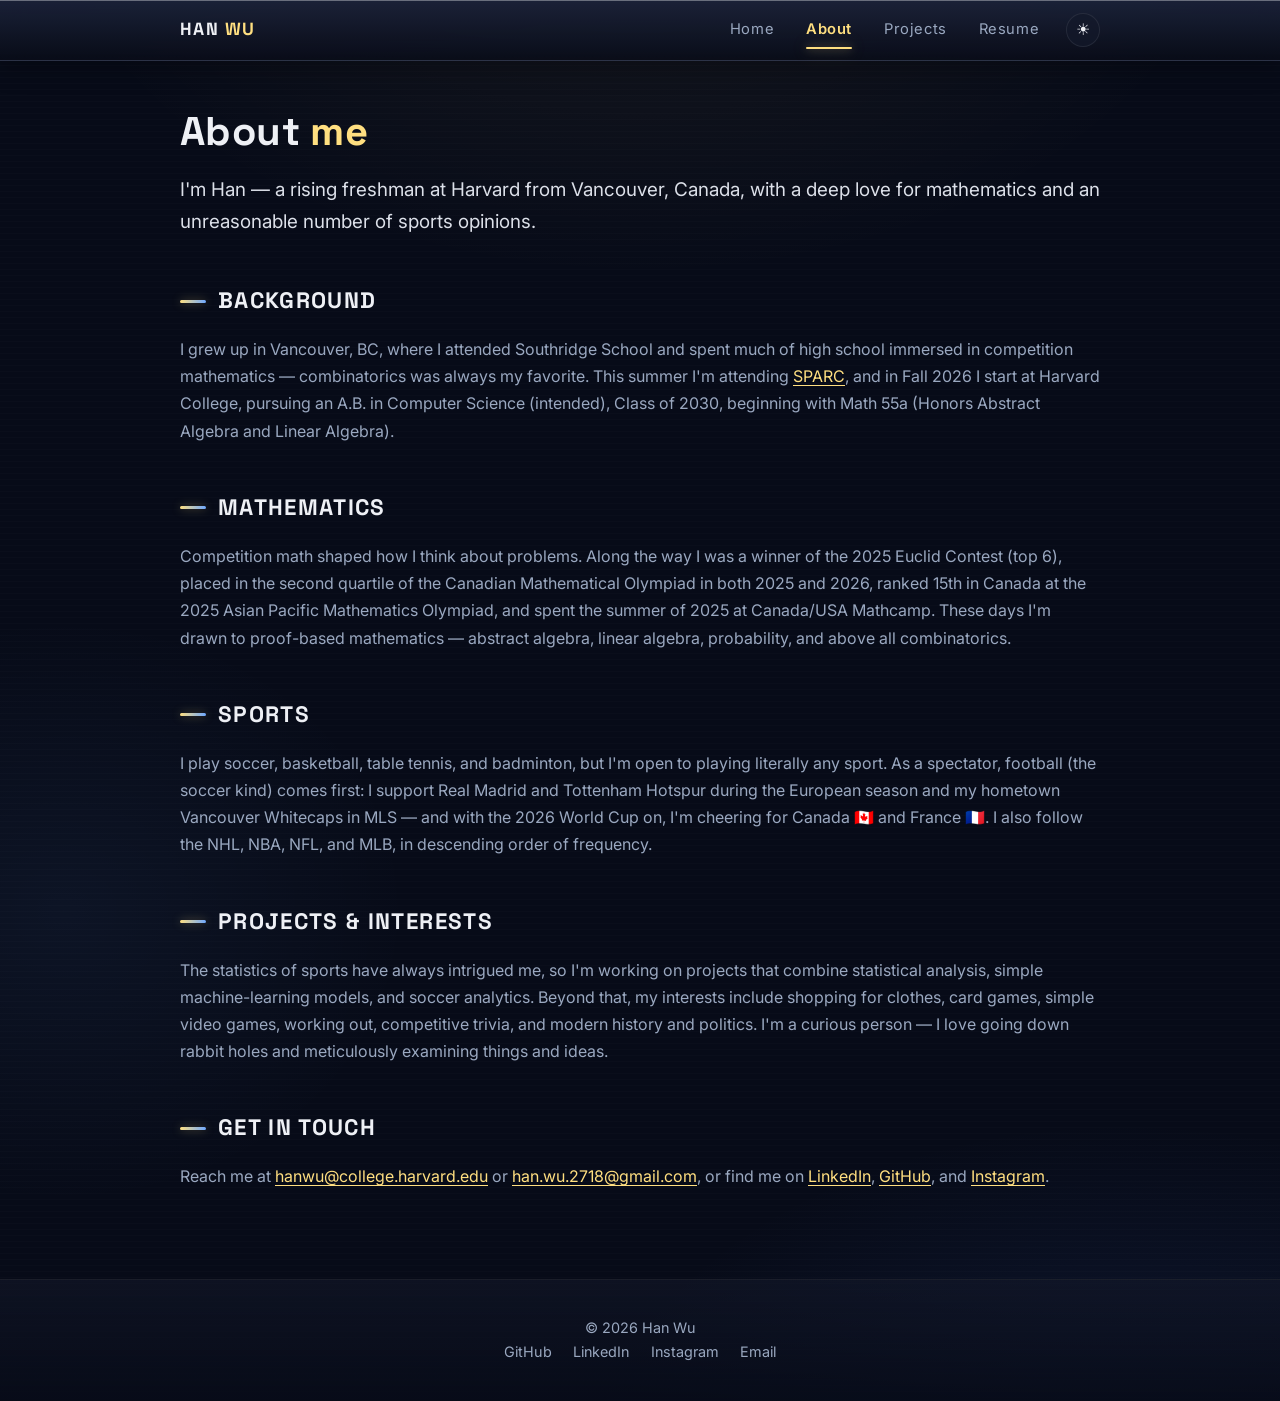
==== about.html @ 1246c722 "Theme toggle + Champions League navy/blue palette; silver-blue light mode Co-Authored-By: Claude Fab" ====
<!DOCTYPE html>
<html lang="en">
<head>
  <meta charset="UTF-8" />
  <meta name="viewport" content="width=device-width, initial-scale=1.0" />
  <title>About — Han Wu</title>
  <meta name="description" content="About Han Wu — Computer Science student at Harvard College." />
  <link rel="preconnect" href="https://fonts.googleapis.com" />
  <link rel="preconnect" href="https://fonts.gstatic.com" crossorigin />
  <link href="https://fonts.googleapis.com/css2?family=Space+Grotesk:wght@400;500;600;700&family=Inter:wght@400;500;600&display=swap" rel="stylesheet" />
  <script>document.documentElement.dataset.theme = localStorage.getItem("theme") || "dark";</script>
  <link rel="stylesheet" href="css/style.css?v=4" />
</head>
<body>
  <main>
    <h1>About <span class="accent">me</span></h1>
    <p class="lead">
      I'm Han — a rising freshman at Harvard from Vancouver, Canada, with a
      deep love for mathematics and an unreasonable number of sports opinions.
    </p>

    <h2>Background</h2>
    <p>
      I grew up in Vancouver, BC, where I attended Southridge School and spent
      much of high school immersed in competition mathematics — combinatorics
      was always my favorite. This summer I'm attending
      <a href="https://www.sparc.camp/">SPARC</a>, and in Fall 2026 I start at
      Harvard College, pursuing an A.B. in Computer Science (intended), Class
      of 2030, beginning with Math 55a (Honors Abstract Algebra and Linear
      Algebra).
    </p>

    <h2>Mathematics</h2>
    <p>
      Competition math shaped how I think about problems. Along the way I was
      a winner of the 2025 Euclid Contest (top 6), placed in the second
      quartile of the Canadian Mathematical Olympiad in both 2025 and 2026,
      ranked 15th in Canada at the 2025 Asian Pacific Mathematics Olympiad,
      and spent the summer of 2025 at Canada/USA Mathcamp. These days I'm
      drawn to proof-based mathematics — abstract algebra, linear algebra,
      probability, and above all combinatorics.
    </p>

    <h2>Sports</h2>
    <p>
      I play soccer, basketball, table tennis, and badminton, but I'm open to
      playing literally any sport. As a spectator, football (the soccer kind)
      comes first: I support Real Madrid and Tottenham Hotspur during the
      European season and my hometown Vancouver Whitecaps in MLS — and with
      the 2026 World Cup on, I'm cheering for Canada 🇨🇦 and France 🇫🇷. I
      also follow the NHL, NBA, NFL, and MLB, in descending order of
      frequency.
    </p>

    <h2>Projects &amp; interests</h2>
    <p>
      The statistics of sports have always intrigued me, so I'm working on
      projects that combine statistical analysis, simple machine-learning
      models, and soccer analytics. Beyond that, my interests include shopping
      for clothes, card games, simple video games, working out, competitive
      trivia, and modern history and politics. I'm a curious person — I love
      going down rabbit holes and meticulously examining things and ideas.
    </p>

    <h2>Get in touch</h2>
    <p>
      Reach me at <a href="mailto:hanwu@college.harvard.edu">hanwu@college.harvard.edu</a>
      or <a href="mailto:han.wu.2718@gmail.com">han.wu.2718@gmail.com</a>, or find me on
      <a href="https://www.linkedin.com/in/han-wu-a6507227a/">LinkedIn</a>,
      <a href="https://github.com/hanw1434">GitHub</a>, and
      <a href="https://www.instagram.com/hanw1434">Instagram</a>.
    </p>
  </main>

  <footer>
    <div>© 2026 Han Wu</div>
    <div>
      <a href="https://github.com/hanw1434">GitHub</a>
      <a href="https://www.linkedin.com/in/han-wu-a6507227a/">LinkedIn</a>
      <a href="https://www.instagram.com/hanw1434">Instagram</a>
      <a href="mailto:han.wu.2718@gmail.com">Email</a>
    </div>
  </footer>

  <script src="js/nav.js?v=2"></script>
</body>
</html>
---- css/style.css ----
/* ============================================
   Personal site — "Bernabéu × Champions League" theme
   Dark: midnight navy, brushed steel, LED gold + electric blue.
   Light: shiny silver-blue metallic.
   Toggled via data-theme on <html>; default dark.
   ============================================ */

:root {
  /* ----- dark (default) ----- */
  --bg: #070b18;
  --card: rgba(20, 26, 44, 0.72);
  --text: #eef0f5;
  --text-muted: #9aa8c0;
  --accent: #ffdf80;                          /* Real Madrid gold */
  --accent-glow: rgba(255, 223, 128, 0.35);
  --accent2: #6ea8ff;                         /* UCL electric blue */
  --accent2-glow: rgba(110, 168, 255, 0.35);
  --border: rgba(255, 255, 255, 0.08);
  --timeline: rgba(255, 255, 255, 0.14);
  --sheen: rgba(255, 255, 255, 0.35);
  --hover-shadow: 0 12px 32px rgba(0, 0, 0, 0.5);
  --max-width: 960px;
  --font-display: "Space Grotesk", "Segoe UI", system-ui, sans-serif;
  --font-body: "Inter", "Segoe UI", system-ui, sans-serif;

  --page-bg:
    radial-gradient(ellipse 80% 50% at 50% -10%, rgba(255, 223, 128, 0.07), transparent 60%),
    radial-gradient(ellipse 70% 45% at 88% 108%, rgba(64, 110, 220, 0.14), transparent 62%),
    radial-gradient(ellipse 45% 35% at 5% 65%, rgba(110, 168, 255, 0.06), transparent 60%),
    repeating-linear-gradient(180deg,
      transparent 0px, transparent 5px,
      rgba(255, 255, 255, 0.012) 5px, rgba(255, 255, 255, 0.012) 6px);
  --nav-bg: linear-gradient(180deg, rgba(28, 35, 58, 0.92), rgba(9, 12, 24, 0.88));
  --footer-bg: linear-gradient(180deg, rgba(18, 23, 40, 0.6), rgba(7, 11, 24, 0.9));
  --hero-grad: linear-gradient(100deg, #f3f5f9 10%, #a9c2ee 45%, var(--accent) 88%);
  --hero-orb: rgba(255, 223, 128, 0.12);
  --hero-orb2: rgba(110, 168, 255, 0.10);
}

html[data-theme="light"] {
  /* ----- shiny silver-blue light mode ----- */
  --bg: #eef1f7;
  --card: rgba(255, 255, 255, 0.78);
  --text: #101a30;
  --text-muted: #4b5872;
  --accent: #a3800a;                          /* readable gold on silver */
  --accent-glow: rgba(163, 128, 10, 0.30);
  --accent2: #2563eb;
  --accent2-glow: rgba(37, 99, 235, 0.30);
  --border: rgba(16, 26, 48, 0.12);
  --timeline: rgba(16, 26, 48, 0.15);
  --sheen: rgba(255, 255, 255, 0.9);
  --hover-shadow: 0 12px 32px rgba(16, 26, 48, 0.16);

  --page-bg:
    radial-gradient(ellipse 80% 50% at 50% -10%, rgba(37, 99, 235, 0.10), transparent 60%),
    radial-gradient(ellipse 70% 45% at 88% 108%, rgba(120, 145, 190, 0.18), transparent 62%),
    radial-gradient(ellipse 45% 35% at 5% 65%, rgba(255, 223, 128, 0.14), transparent 60%),
    repeating-linear-gradient(180deg,
      transparent 0px, transparent 5px,
      rgba(16, 26, 48, 0.015) 5px, rgba(16, 26, 48, 0.015) 6px);
  --nav-bg: linear-gradient(180deg, rgba(255, 255, 255, 0.92), rgba(228, 234, 244, 0.85));
  --footer-bg: linear-gradient(180deg, rgba(240, 243, 249, 0.7), rgba(220, 227, 240, 0.95));
  --hero-grad: linear-gradient(100deg, #101a30 10%, #2563eb 50%, #a3800a 90%);
  --hero-orb: rgba(37, 99, 235, 0.10);
  --hero-orb2: rgba(255, 223, 128, 0.18);
}

* { box-sizing: border-box; }

html { scroll-behavior: smooth; }

body {
  margin: 0;
  font-family: var(--font-body);
  background-color: var(--bg);
  color: var(--text);
  line-height: 1.7;
  background-image: var(--page-bg);
}

/* ---------- Top navigation bar ---------- */

.site-nav {
  position: sticky;
  top: 0;
  z-index: 100;
  background: var(--nav-bg);
  backdrop-filter: blur(14px);
  -webkit-backdrop-filter: blur(14px);
  border-bottom: 1px solid var(--border);
  box-shadow:
    inset 0 1px 0 var(--sheen),
    0 8px 24px rgba(0, 0, 0, 0.25);
}

.site-nav .nav-inner {
  max-width: var(--max-width);
  margin: 0 auto;
  padding: 0 1.25rem;
  display: flex;
  align-items: center;
  justify-content: space-between;
  height: 3.75rem;
}

.site-nav .nav-right {
  display: flex;
  align-items: center;
  gap: 0.4rem;
}

.site-nav .brand {
  font-family: var(--font-display);
  font-weight: 700;
  font-size: 1.1rem;
  color: var(--text);
  text-decoration: none;
  letter-spacing: 0.08em;
  text-transform: uppercase;
}

.site-nav .brand span { color: var(--accent); }

.site-nav ul {
  list-style: none;
  display: flex;
  gap: 0.2rem;
  margin: 0;
  padding: 0;
}

.site-nav a.nav-link {
  position: relative;
  display: block;
  padding: 0.5rem 0.9rem;
  border-radius: 8px;
  color: var(--text-muted);
  text-decoration: none;
  font-size: 0.92rem;
  letter-spacing: 0.04em;
  transition: color 0.15s, background 0.15s;
}

.site-nav a.nav-link:hover {
  color: var(--text);
  background: color-mix(in srgb, var(--accent2) 12%, transparent);
}

/* LED strip under the active tab */
.site-nav a.nav-link.active {
  color: var(--accent);
  font-weight: 600;
}

.site-nav a.nav-link.active::after {
  content: "";
  position: absolute;
  left: 0.9rem;
  right: 0.9rem;
  bottom: 2px;
  height: 2px;
  border-radius: 2px;
  background: var(--accent);
  box-shadow: 0 0 8px var(--accent-glow), 0 0 18px var(--accent-glow);
}

/* ---------- Theme toggle ---------- */

.theme-toggle {
  width: 2.15rem;
  height: 2.15rem;
  margin-left: 0.35rem;
  border-radius: 999px;
  border: 1px solid var(--border);
  background: var(--card);
  color: var(--text);
  font-size: 1rem;
  line-height: 1;
  cursor: pointer;
  display: flex;
  align-items: center;
  justify-content: center;
  transition: border-color 0.2s, box-shadow 0.2s, transform 0.12s;
}

.theme-toggle:hover {
  border-color: var(--accent2);
  box-shadow: 0 0 14px var(--accent2-glow);
  transform: translateY(-1px);
}

/* ---------- Layout ---------- */

main {
  max-width: var(--max-width);
  margin: 0 auto;
  padding: 3rem 1.25rem 4.5rem;
}

h1, h2, h3 { font-family: var(--font-display); }

h1 { font-size: 2.5rem; margin: 0 0 0.5rem; line-height: 1.15; letter-spacing: 0.01em; }

h2 {
  font-size: 1.4rem;
  margin: 2.75rem 0 1rem;
  letter-spacing: 0.06em;
  text-transform: uppercase;
  display: flex;
  align-items: center;
  gap: 0.75rem;
}

/* LED tick before each section heading — gold-to-blue strip */
h2::before {
  content: "";
  width: 26px;
  height: 3px;
  border-radius: 2px;
  background: linear-gradient(90deg, var(--accent), var(--accent2));
  box-shadow: 0 0 10px var(--accent-glow);
  flex: none;
}

h3 { font-size: 1.12rem; margin: 1.5rem 0 0.5rem; }

p { color: var(--text-muted); }
p.lead { font-size: 1.18rem; color: color-mix(in srgb, var(--text) 78%, var(--text-muted)); }

a { color: var(--accent); text-decoration-thickness: 1px; text-underline-offset: 3px; }

.accent { color: var(--accent); }

/* ---------- Hero (home page) ---------- */

.hero {
  position: relative;
  padding: 5rem 0 3rem;
}

/* Gold floodlight, drifting */
.hero::before {
  content: "";
  position: absolute;
  top: -20%;
  left: -15%;
  width: 55%;
  height: 120%;
  background: radial-gradient(circle, var(--hero-orb), transparent 65%);
  pointer-events: none;
  animation: heroGlow 7s ease-in-out infinite alternate;
}

/* Electric-blue counterlight */
.hero::after {
  content: "";
  position: absolute;
  top: 0;
  right: -20%;
  width: 50%;
  height: 110%;
  background: radial-gradient(circle, var(--hero-orb2), transparent 65%);
  pointer-events: none;
  animation: heroGlow 9s ease-in-out infinite alternate-reverse;
}

@keyframes heroGlow {
  from { opacity: 0.55; }
  to   { opacity: 1; }
}

@media (prefers-reduced-motion: reduce) {
  .hero::before, .hero::after { animation: none; }
}

.hero .greeting {
  color: var(--accent);
  font-family: var(--font-display);
  font-weight: 600;
  letter-spacing: 0.28em;
  text-transform: uppercase;
  font-size: 0.8rem;
  margin-bottom: 1rem;
}

/* Silver → blue → gold metallic name */
.hero h1 {
  font-size: 3.6rem;
  background: var(--hero-grad);
  -webkit-background-clip: text;
  background-clip: text;
  color: transparent;
}

.hero .tagline {
  font-size: 1.22rem;
  color: var(--text-muted);
  max-width: 42rem;
}

.cta-row {
  display: flex;
  gap: 0.85rem;
  margin-top: 2.25rem;
  flex-wrap: wrap;
}

.btn {
  display: inline-block;
  padding: 0.7rem 1.5rem;
  border-radius: 999px;
  text-decoration: none;
  font-weight: 600;
  font-size: 0.95rem;
  font-family: var(--font-display);
  letter-spacing: 0.04em;
  border: 1px solid transparent;
  transition: transform 0.12s, box-shadow 0.2s, border-color 0.2s;
}

.btn:hover { transform: translateY(-2px); }

/* Gold stays gold in both themes — it's the club color */
.btn-primary {
  background: linear-gradient(160deg, #ffe9a8, #ffdf80 60%, #e3b94f);
  color: #241c05;
  box-shadow: 0 0 18px var(--accent-glow);
}

.btn-primary:hover { box-shadow: 0 0 30px var(--accent-glow); }

.btn-outline {
  border-color: color-mix(in srgb, var(--text) 25%, transparent);
  color: var(--text);
  background: linear-gradient(180deg, color-mix(in srgb, var(--sheen) 14%, transparent), transparent);
}

.btn-outline:hover {
  border-color: var(--accent2);
  box-shadow: 0 0 14px var(--accent2-glow);
}

/* ---------- Cards ---------- */

.card-grid {
  display: grid;
  grid-template-columns: repeat(auto-fill, minmax(260px, 1fr));
  gap: 1.25rem;
  margin-top: 1.5rem;
}

.card {
  position: relative;
  background: var(--card);
  border: 1px solid var(--border);
  border-radius: 18px;
  padding: 1.5rem;
  backdrop-filter: blur(8px);
  -webkit-backdrop-filter: blur(8px);
  box-shadow: inset 0 1px 0 color-mix(in srgb, var(--sheen) 40%, transparent);
  transition: border-color 0.2s, transform 0.15s, box-shadow 0.25s;
  overflow: hidden;
}

/* metallic sheen along the card's top edge */
.card::before {
  content: "";
  position: absolute;
  top: 0; left: 8%; right: 8%;
  height: 1px;
  background: linear-gradient(90deg, transparent, var(--sheen), transparent);
}

.card:hover {
  border-color: color-mix(in srgb, var(--accent2) 60%, transparent);
  transform: translateY(-3px);
  box-shadow:
    inset 0 1px 0 color-mix(in srgb, var(--sheen) 40%, transparent),
    var(--hover-shadow),
    0 0 24px var(--accent2-glow);
}

.card h3 { margin-top: 0; }
.card p { font-size: 0.95rem; margin-bottom: 0.75rem; }

.card .tags {
  display: flex;
  flex-wrap: wrap;
  gap: 0.4rem;
  margin-top: 0.85rem;
}

.tag {
  font-size: 0.74rem;
  padding: 0.18rem 0.65rem;
  border-radius: 999px;
  background: color-mix(in srgb, var(--accent) 10%, transparent);
  border: 1px solid color-mix(in srgb, var(--accent) 30%, transparent);
  color: var(--accent);
  letter-spacing: 0.03em;
}

/* ---------- Resume ---------- */

.resume-section { margin-bottom: 2.5rem; }

.resume-entry {
  border-left: 2px solid var(--timeline);
  padding-left: 1.35rem;
  margin-bottom: 1.75rem;
  position: relative;
}

.resume-entry::before {
  content: "";
  position: absolute;
  left: -6px;
  top: 0.45rem;
  width: 10px;
  height: 10px;
  border-radius: 50%;
  background: var(--accent);
  box-shadow: 0 0 10px var(--accent-glow), 0 0 20px var(--accent-glow);
}

.resume-entry .meta {
  font-size: 0.85rem;
  color: var(--text-muted);
  margin-bottom: 0.25rem;
  letter-spacing: 0.02em;
}

.resume-entry h3 { margin: 0 0 0.25rem; }

.resume-entry ul {
  color: var(--text-muted);
  padding-left: 1.1rem;
  margin: 0.5rem 0 0;
}

/* ---------- Footer ---------- */

footer {
  border-top: 1px solid var(--border);
  background: var(--footer-bg);
  padding: 2.25rem 1.25rem;
  text-align: center;
  color: var(--text-muted);
  font-size: 0.9rem;
}

footer a {
  color: var(--text-muted);
  margin: 0 0.55rem;
  text-decoration: none;
}

footer a:hover {
  color: var(--accent);
  text-shadow: 0 0 12px var(--accent-glow);
}

/* ---------- Responsive ---------- */

@media (max-width: 640px) {
  .hero { padding-top: 3.5rem; }
  .hero h1 { font-size: 2.4rem; }
  h1 { font-size: 2rem; }
  .site-nav .nav-inner { padding: 0 0.75rem; }
  .site-nav a.nav-link { padding: 0.45rem 0.55rem; font-size: 0.85rem; }
  .site-nav .brand { font-size: 0.95rem; }
  .theme-toggle { width: 2rem; height: 2rem; }
}
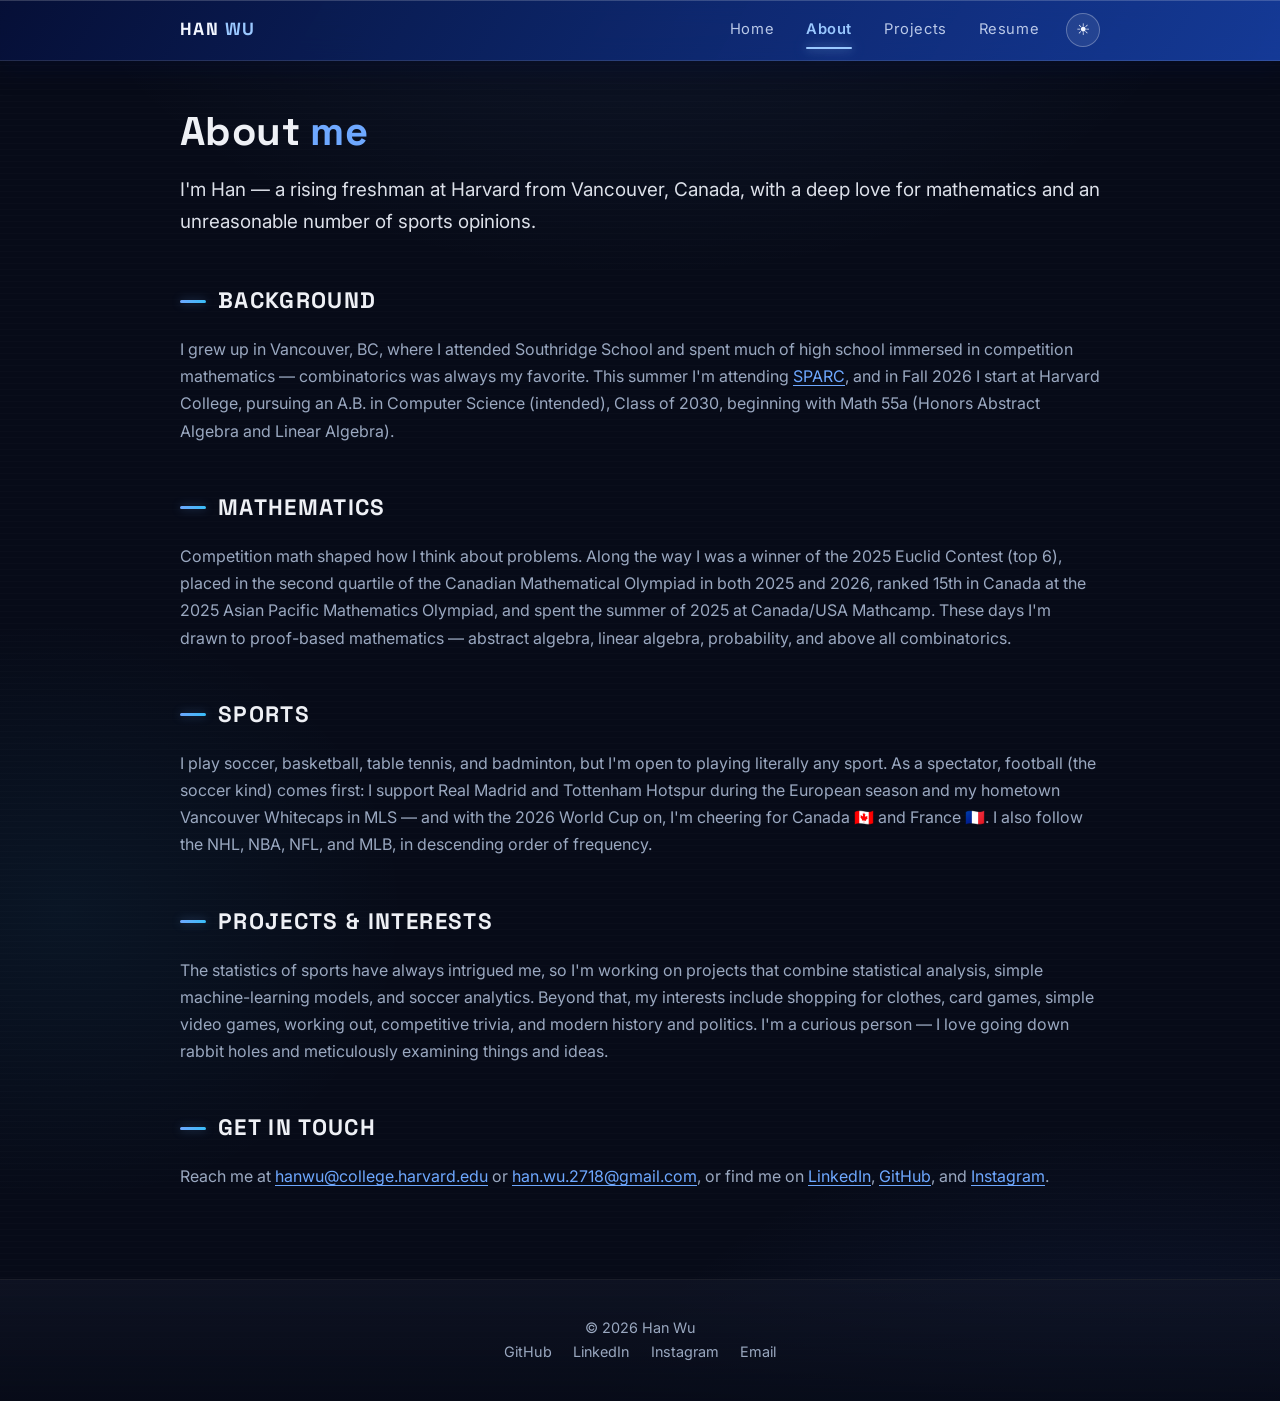
==== commit 85171a92: "Champions League palette: blue accents, UCL-blue gradient nav, both themes Co-Authored-By: Claude Fa" ====
--- a/about.html
+++ b/about.html
@@ -9,7 +9,7 @@
   <link rel="preconnect" href="https://fonts.gstatic.com" crossorigin />
   <link href="https://fonts.googleapis.com/css2?family=Space+Grotesk:wght@400;500;600;700&family=Inter:wght@400;500;600&display=swap" rel="stylesheet" />
   <script>document.documentElement.dataset.theme = localStorage.getItem("theme") || "dark";</script>
-  <link rel="stylesheet" href="css/style.css?v=4" />
+  <link rel="stylesheet" href="css/style.css?v=5" />
 </head>
 <body>
   <main>
--- a/css/style.css
+++ b/css/style.css
@@ -1,7 +1,8 @@
 /* ============================================
-   Personal site — "Bernabéu × Champions League" theme
-   Dark: midnight navy, brushed steel, LED gold + electric blue.
+   Personal site — "Champions League" theme
+   Dark: midnight navy, brushed steel, electric-blue LEDs.
    Light: shiny silver-blue metallic.
+   Nav bar: deep UCL-blue gradient in both themes.
    Toggled via data-theme on <html>; default dark.
    ============================================ */
 
@@ -11,10 +12,10 @@
   --card: rgba(20, 26, 44, 0.72);
   --text: #eef0f5;
   --text-muted: #9aa8c0;
-  --accent: #ffdf80;                          /* Real Madrid gold */
-  --accent-glow: rgba(255, 223, 128, 0.35);
-  --accent2: #6ea8ff;                         /* UCL electric blue */
-  --accent2-glow: rgba(110, 168, 255, 0.35);
+  --accent: #6ea8ff;                          /* UCL electric blue */
+  --accent-glow: rgba(110, 168, 255, 0.35);
+  --accent2: #38bdf8;                         /* starball cyan */
+  --accent2-glow: rgba(56, 189, 248, 0.35);
   --border: rgba(255, 255, 255, 0.08);
   --timeline: rgba(255, 255, 255, 0.14);
   --sheen: rgba(255, 255, 255, 0.35);
@@ -23,18 +24,24 @@
   --font-display: "Space Grotesk", "Segoe UI", system-ui, sans-serif;
   --font-body: "Inter", "Segoe UI", system-ui, sans-serif;
 
+  /* nav bar is UCL-logo blue in both themes, so its text is fixed */
+  --nav-text: #f2f6ff;
+  --nav-text-muted: #b9c8e8;
+  --nav-accent: #9ac8ff;
+  --nav-accent-glow: rgba(154, 200, 255, 0.45);
+  --nav-bg: linear-gradient(120deg, rgba(6, 16, 56, 0.96), rgba(14, 42, 118, 0.92) 55%, rgba(23, 64, 168, 0.88));
+
   --page-bg:
-    radial-gradient(ellipse 80% 50% at 50% -10%, rgba(255, 223, 128, 0.07), transparent 60%),
+    radial-gradient(ellipse 80% 50% at 50% -10%, rgba(110, 168, 255, 0.09), transparent 60%),
     radial-gradient(ellipse 70% 45% at 88% 108%, rgba(64, 110, 220, 0.14), transparent 62%),
-    radial-gradient(ellipse 45% 35% at 5% 65%, rgba(110, 168, 255, 0.06), transparent 60%),
+    radial-gradient(ellipse 45% 35% at 5% 65%, rgba(56, 189, 248, 0.06), transparent 60%),
     repeating-linear-gradient(180deg,
       transparent 0px, transparent 5px,
       rgba(255, 255, 255, 0.012) 5px, rgba(255, 255, 255, 0.012) 6px);
-  --nav-bg: linear-gradient(180deg, rgba(28, 35, 58, 0.92), rgba(9, 12, 24, 0.88));
   --footer-bg: linear-gradient(180deg, rgba(18, 23, 40, 0.6), rgba(7, 11, 24, 0.9));
   --hero-grad: linear-gradient(100deg, #f3f5f9 10%, #a9c2ee 45%, var(--accent) 88%);
-  --hero-orb: rgba(255, 223, 128, 0.12);
-  --hero-orb2: rgba(110, 168, 255, 0.10);
+  --hero-orb: rgba(110, 168, 255, 0.12);
+  --hero-orb2: rgba(56, 189, 248, 0.10);
 }
 
 html[data-theme="light"] {
@@ -43,27 +50,28 @@
   --card: rgba(255, 255, 255, 0.78);
   --text: #101a30;
   --text-muted: #4b5872;
-  --accent: #a3800a;                          /* readable gold on silver */
-  --accent-glow: rgba(163, 128, 10, 0.30);
-  --accent2: #2563eb;
-  --accent2-glow: rgba(37, 99, 235, 0.30);
+  --accent: #1d4ed8;                          /* royal blue, readable on silver */
+  --accent-glow: rgba(29, 78, 216, 0.30);
+  --accent2: #0284c7;
+  --accent2-glow: rgba(2, 132, 199, 0.30);
   --border: rgba(16, 26, 48, 0.12);
   --timeline: rgba(16, 26, 48, 0.15);
   --sheen: rgba(255, 255, 255, 0.9);
   --hover-shadow: 0 12px 32px rgba(16, 26, 48, 0.16);
 
+  --nav-bg: linear-gradient(120deg, rgba(13, 32, 96, 0.95), rgba(26, 64, 160, 0.92) 55%, rgba(41, 92, 210, 0.88));
+
   --page-bg:
     radial-gradient(ellipse 80% 50% at 50% -10%, rgba(37, 99, 235, 0.10), transparent 60%),
     radial-gradient(ellipse 70% 45% at 88% 108%, rgba(120, 145, 190, 0.18), transparent 62%),
-    radial-gradient(ellipse 45% 35% at 5% 65%, rgba(255, 223, 128, 0.14), transparent 60%),
+    radial-gradient(ellipse 45% 35% at 5% 65%, rgba(2, 132, 199, 0.08), transparent 60%),
     repeating-linear-gradient(180deg,
       transparent 0px, transparent 5px,
       rgba(16, 26, 48, 0.015) 5px, rgba(16, 26, 48, 0.015) 6px);
-  --nav-bg: linear-gradient(180deg, rgba(255, 255, 255, 0.92), rgba(228, 234, 244, 0.85));
   --footer-bg: linear-gradient(180deg, rgba(240, 243, 249, 0.7), rgba(220, 227, 240, 0.95));
-  --hero-grad: linear-gradient(100deg, #101a30 10%, #2563eb 50%, #a3800a 90%);
+  --hero-grad: linear-gradient(100deg, #101a30 10%, #1d4ed8 50%, #0284c7 90%);
   --hero-orb: rgba(37, 99, 235, 0.10);
-  --hero-orb2: rgba(255, 223, 128, 0.18);
+  --hero-orb2: rgba(2, 132, 199, 0.12);
 }
 
 * { box-sizing: border-box; }
@@ -79,7 +87,7 @@
   background-image: var(--page-bg);
 }
 
-/* ---------- Top navigation bar ---------- */
+/* ---------- Top navigation bar (UCL-blue gradient) ---------- */
 
 .site-nav {
   position: sticky;
@@ -88,10 +96,10 @@
   background: var(--nav-bg);
   backdrop-filter: blur(14px);
   -webkit-backdrop-filter: blur(14px);
-  border-bottom: 1px solid var(--border);
+  border-bottom: 1px solid rgba(255, 255, 255, 0.12);
   box-shadow:
-    inset 0 1px 0 var(--sheen),
-    0 8px 24px rgba(0, 0, 0, 0.25);
+    inset 0 1px 0 rgba(255, 255, 255, 0.18),
+    0 8px 24px rgba(4, 12, 44, 0.45);
 }
 
 .site-nav .nav-inner {
@@ -114,13 +122,13 @@
   font-family: var(--font-display);
   font-weight: 700;
   font-size: 1.1rem;
-  color: var(--text);
+  color: var(--nav-text);
   text-decoration: none;
   letter-spacing: 0.08em;
   text-transform: uppercase;
 }
 
-.site-nav .brand span { color: var(--accent); }
+.site-nav .brand span { color: var(--nav-accent); }
 
 .site-nav ul {
   list-style: none;
@@ -135,7 +143,7 @@
   display: block;
   padding: 0.5rem 0.9rem;
   border-radius: 8px;
-  color: var(--text-muted);
+  color: var(--nav-text-muted);
   text-decoration: none;
   font-size: 0.92rem;
   letter-spacing: 0.04em;
@@ -143,13 +151,13 @@
 }
 
 .site-nav a.nav-link:hover {
-  color: var(--text);
-  background: color-mix(in srgb, var(--accent2) 12%, transparent);
+  color: var(--nav-text);
+  background: rgba(255, 255, 255, 0.10);
 }
 
 /* LED strip under the active tab */
 .site-nav a.nav-link.active {
-  color: var(--accent);
+  color: var(--nav-accent);
   font-weight: 600;
 }
 
@@ -161,20 +169,20 @@
   bottom: 2px;
   height: 2px;
   border-radius: 2px;
-  background: var(--accent);
-  box-shadow: 0 0 8px var(--accent-glow), 0 0 18px var(--accent-glow);
-}
-
-/* ---------- Theme toggle ---------- */
+  background: var(--nav-accent);
+  box-shadow: 0 0 8px var(--nav-accent-glow), 0 0 18px var(--nav-accent-glow);
+}
+
+/* ---------- Theme toggle (lives on the blue nav) ---------- */
 
 .theme-toggle {
   width: 2.15rem;
   height: 2.15rem;
   margin-left: 0.35rem;
   border-radius: 999px;
-  border: 1px solid var(--border);
-  background: var(--card);
-  color: var(--text);
+  border: 1px solid rgba(255, 255, 255, 0.28);
+  background: rgba(255, 255, 255, 0.08);
+  color: var(--nav-text);
   font-size: 1rem;
   line-height: 1;
   cursor: pointer;
@@ -185,8 +193,8 @@
 }
 
 .theme-toggle:hover {
-  border-color: var(--accent2);
-  box-shadow: 0 0 14px var(--accent2-glow);
+  border-color: var(--nav-accent);
+  box-shadow: 0 0 14px var(--nav-accent-glow);
   transform: translateY(-1px);
 }
 
@@ -212,7 +220,7 @@
   gap: 0.75rem;
 }
 
-/* LED tick before each section heading — gold-to-blue strip */
+/* LED tick before each section heading — blue-to-cyan strip */
 h2::before {
   content: "";
   width: 26px;
@@ -239,7 +247,7 @@
   padding: 5rem 0 3rem;
 }
 
-/* Gold floodlight, drifting */
+/* Blue floodlight, drifting */
 .hero::before {
   content: "";
   position: absolute;
@@ -252,7 +260,7 @@
   animation: heroGlow 7s ease-in-out infinite alternate;
 }
 
-/* Electric-blue counterlight */
+/* Cyan counterlight */
 .hero::after {
   content: "";
   position: absolute;
@@ -284,7 +292,7 @@
   margin-bottom: 1rem;
 }
 
-/* Silver → blue → gold metallic name */
+/* Silver → steel-blue → electric-blue metallic name */
 .hero h1 {
   font-size: 3.6rem;
   background: var(--hero-grad);
@@ -321,10 +329,10 @@
 
 .btn:hover { transform: translateY(-2px); }
 
-/* Gold stays gold in both themes — it's the club color */
+/* Champions-blue primary button, same in both themes */
 .btn-primary {
-  background: linear-gradient(160deg, #ffe9a8, #ffdf80 60%, #e3b94f);
-  color: #241c05;
+  background: linear-gradient(160deg, #7db3ff, #3b76f6 55%, #1d4ed8);
+  color: #f5f9ff;
   box-shadow: 0 0 18px var(--accent-glow);
 }
 
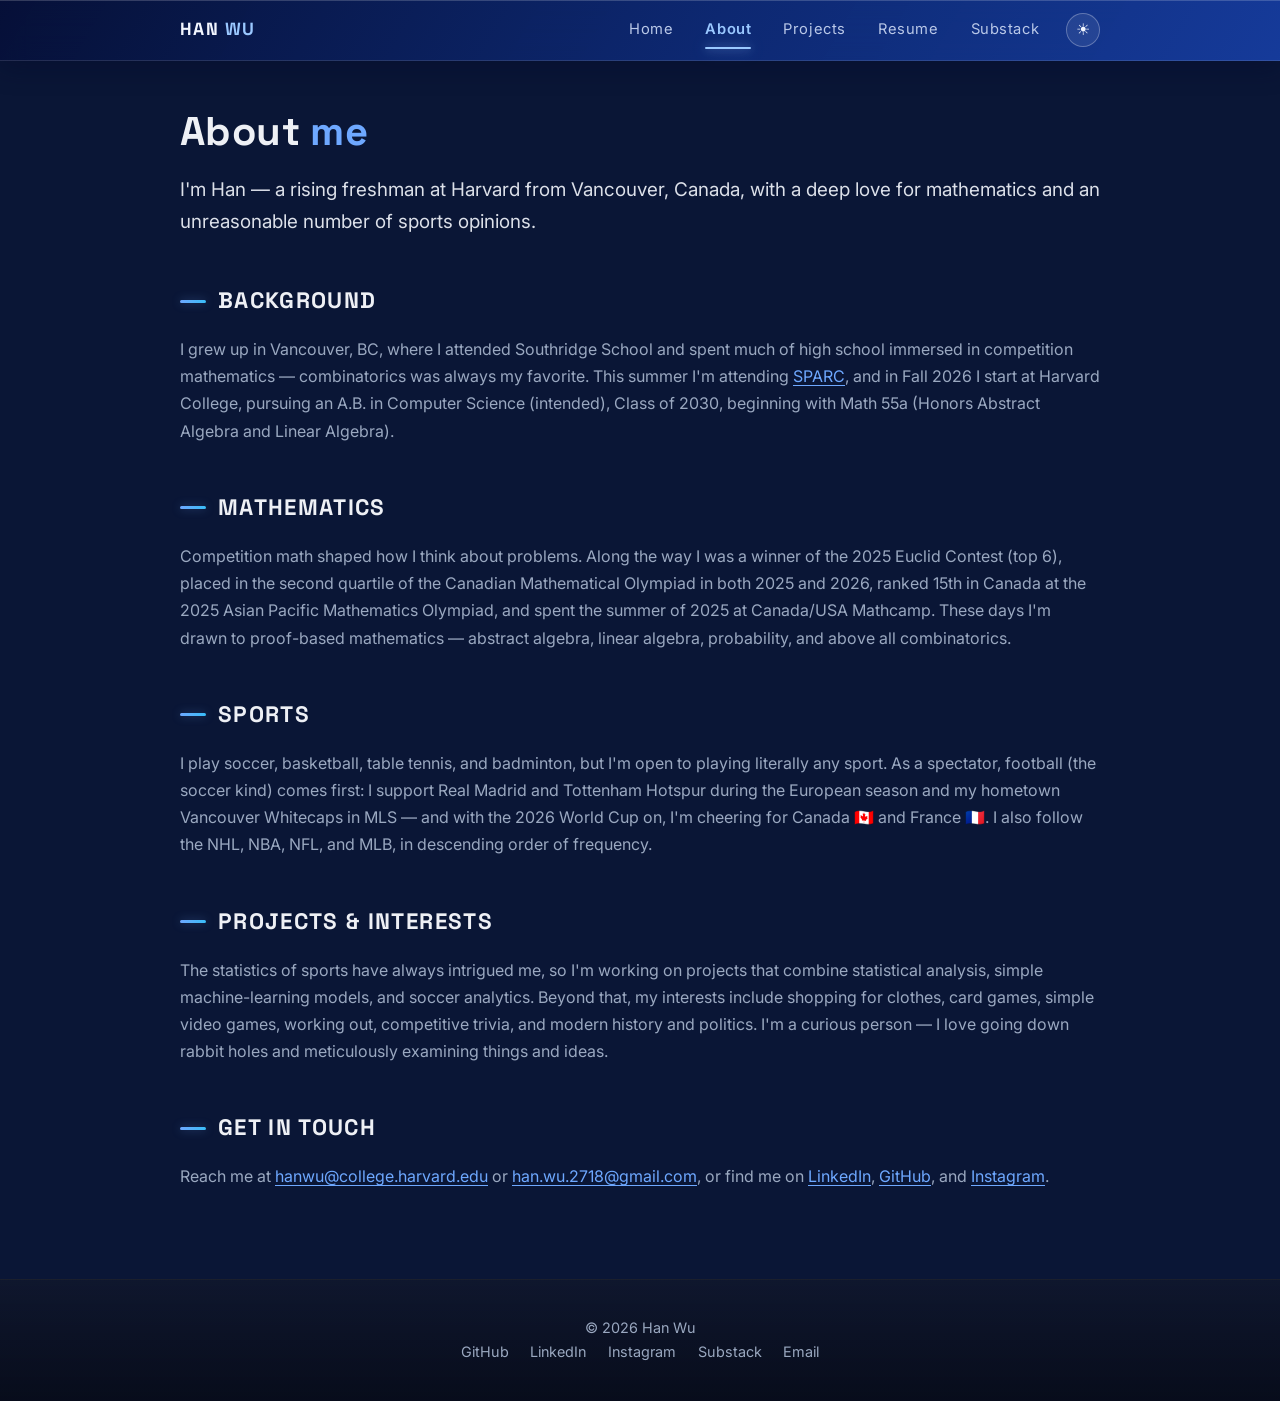
==== commit 2b7004b0: "Add Substack section; solid light-blue/navy backgrounds replacing gradients Co-Authored-By: Claude F" ====
--- a/about.html
+++ b/about.html
@@ -9,7 +9,7 @@
   <link rel="preconnect" href="https://fonts.gstatic.com" crossorigin />
   <link href="https://fonts.googleapis.com/css2?family=Space+Grotesk:wght@400;500;600;700&family=Inter:wght@400;500;600&display=swap" rel="stylesheet" />
   <script>document.documentElement.dataset.theme = localStorage.getItem("theme") || "dark";</script>
-  <link rel="stylesheet" href="css/style.css?v=5" />
+  <link rel="stylesheet" href="css/style.css?v=6" />
 </head>
 <body>
   <main>
@@ -78,10 +78,11 @@
       <a href="https://github.com/hanw1434">GitHub</a>
       <a href="https://www.linkedin.com/in/han-wu-a6507227a/">LinkedIn</a>
       <a href="https://www.instagram.com/hanw1434">Instagram</a>
+      <a href="https://hanw1434.substack.com/">Substack</a>
       <a href="mailto:han.wu.2718@gmail.com">Email</a>
     </div>
   </footer>
 
-  <script src="js/nav.js?v=2"></script>
+  <script src="js/nav.js?v=3"></script>
 </body>
 </html>
--- a/css/style.css
+++ b/css/style.css
@@ -8,7 +8,7 @@
 
 :root {
   /* ----- dark (default) ----- */
-  --bg: #070b18;
+  --bg: #0a1636;   /* solid deep navy, same family as the nav bar */
   --card: rgba(20, 26, 44, 0.72);
   --text: #eef0f5;
   --text-muted: #9aa8c0;
@@ -31,13 +31,6 @@
   --nav-accent-glow: rgba(154, 200, 255, 0.45);
   --nav-bg: linear-gradient(120deg, rgba(6, 16, 56, 0.96), rgba(14, 42, 118, 0.92) 55%, rgba(23, 64, 168, 0.88));
 
-  --page-bg:
-    radial-gradient(ellipse 80% 50% at 50% -10%, rgba(110, 168, 255, 0.09), transparent 60%),
-    radial-gradient(ellipse 70% 45% at 88% 108%, rgba(64, 110, 220, 0.14), transparent 62%),
-    radial-gradient(ellipse 45% 35% at 5% 65%, rgba(56, 189, 248, 0.06), transparent 60%),
-    repeating-linear-gradient(180deg,
-      transparent 0px, transparent 5px,
-      rgba(255, 255, 255, 0.012) 5px, rgba(255, 255, 255, 0.012) 6px);
   --footer-bg: linear-gradient(180deg, rgba(18, 23, 40, 0.6), rgba(7, 11, 24, 0.9));
   --hero-grad: linear-gradient(100deg, #f3f5f9 10%, #a9c2ee 45%, var(--accent) 88%);
   --hero-orb: rgba(110, 168, 255, 0.12);
@@ -45,8 +38,8 @@
 }
 
 html[data-theme="light"] {
-  /* ----- shiny silver-blue light mode ----- */
-  --bg: #eef1f7;
+  /* ----- light mode: solid light blue, echoing the nav bar ----- */
+  --bg: #d9e5f8;
   --card: rgba(255, 255, 255, 0.78);
   --text: #101a30;
   --text-muted: #4b5872;
@@ -61,14 +54,7 @@
 
   --nav-bg: linear-gradient(120deg, rgba(13, 32, 96, 0.95), rgba(26, 64, 160, 0.92) 55%, rgba(41, 92, 210, 0.88));
 
-  --page-bg:
-    radial-gradient(ellipse 80% 50% at 50% -10%, rgba(37, 99, 235, 0.10), transparent 60%),
-    radial-gradient(ellipse 70% 45% at 88% 108%, rgba(120, 145, 190, 0.18), transparent 62%),
-    radial-gradient(ellipse 45% 35% at 5% 65%, rgba(2, 132, 199, 0.08), transparent 60%),
-    repeating-linear-gradient(180deg,
-      transparent 0px, transparent 5px,
-      rgba(16, 26, 48, 0.015) 5px, rgba(16, 26, 48, 0.015) 6px);
-  --footer-bg: linear-gradient(180deg, rgba(240, 243, 249, 0.7), rgba(220, 227, 240, 0.95));
+  --footer-bg: linear-gradient(180deg, rgba(222, 232, 248, 0.7), rgba(205, 219, 242, 0.95));
   --hero-grad: linear-gradient(100deg, #101a30 10%, #1d4ed8 50%, #0284c7 90%);
   --hero-orb: rgba(37, 99, 235, 0.10);
   --hero-orb2: rgba(2, 132, 199, 0.12);
@@ -84,7 +70,6 @@
   background-color: var(--bg);
   color: var(--text);
   line-height: 1.7;
-  background-image: var(--page-bg);
 }
 
 /* ---------- Top navigation bar (UCL-blue gradient) ---------- */
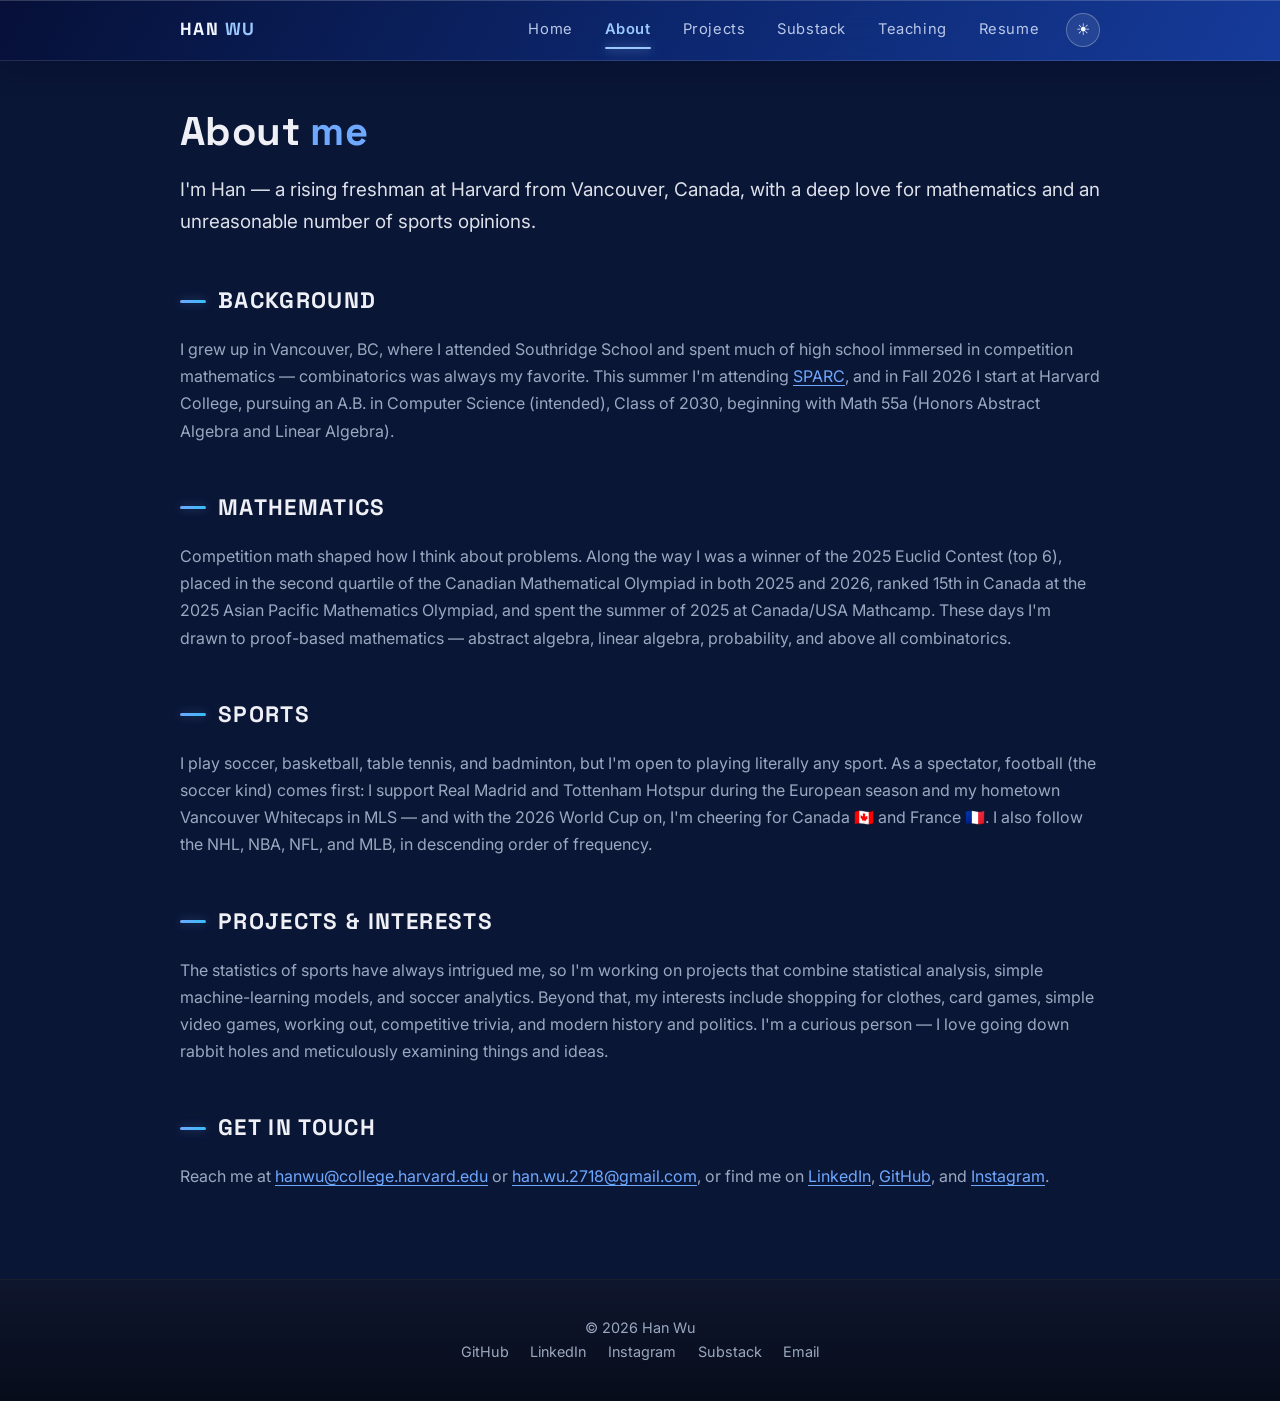
==== commit 7c9d3013: "Add Teaching section (HanWuMath), reorder nav, AI-text disclaimer on home Co-Authored-By: Claude Fab" ====
--- a/about.html
+++ b/about.html
@@ -9,7 +9,7 @@
   <link rel="preconnect" href="https://fonts.gstatic.com" crossorigin />
   <link href="https://fonts.googleapis.com/css2?family=Space+Grotesk:wght@400;500;600;700&family=Inter:wght@400;500;600&display=swap" rel="stylesheet" />
   <script>document.documentElement.dataset.theme = localStorage.getItem("theme") || "dark";</script>
-  <link rel="stylesheet" href="css/style.css?v=6" />
+  <link rel="stylesheet" href="css/style.css?v=7" />
 </head>
 <body>
   <main>
@@ -83,6 +83,6 @@
     </div>
   </footer>
 
-  <script src="js/nav.js?v=3"></script>
+  <script src="js/nav.js?v=4"></script>
 </body>
 </html>
--- a/css/style.css
+++ b/css/style.css
@@ -432,6 +432,17 @@
   margin: 0.5rem 0 0;
 }
 
+/* ---------- Disclaimer ---------- */
+
+.disclaimer {
+  margin-top: 3.5rem;
+  text-align: center;
+  font-size: 0.8rem;
+  color: var(--text-muted);
+  opacity: 0.75;
+  letter-spacing: 0.02em;
+}
+
 /* ---------- Footer ---------- */
 
 footer {
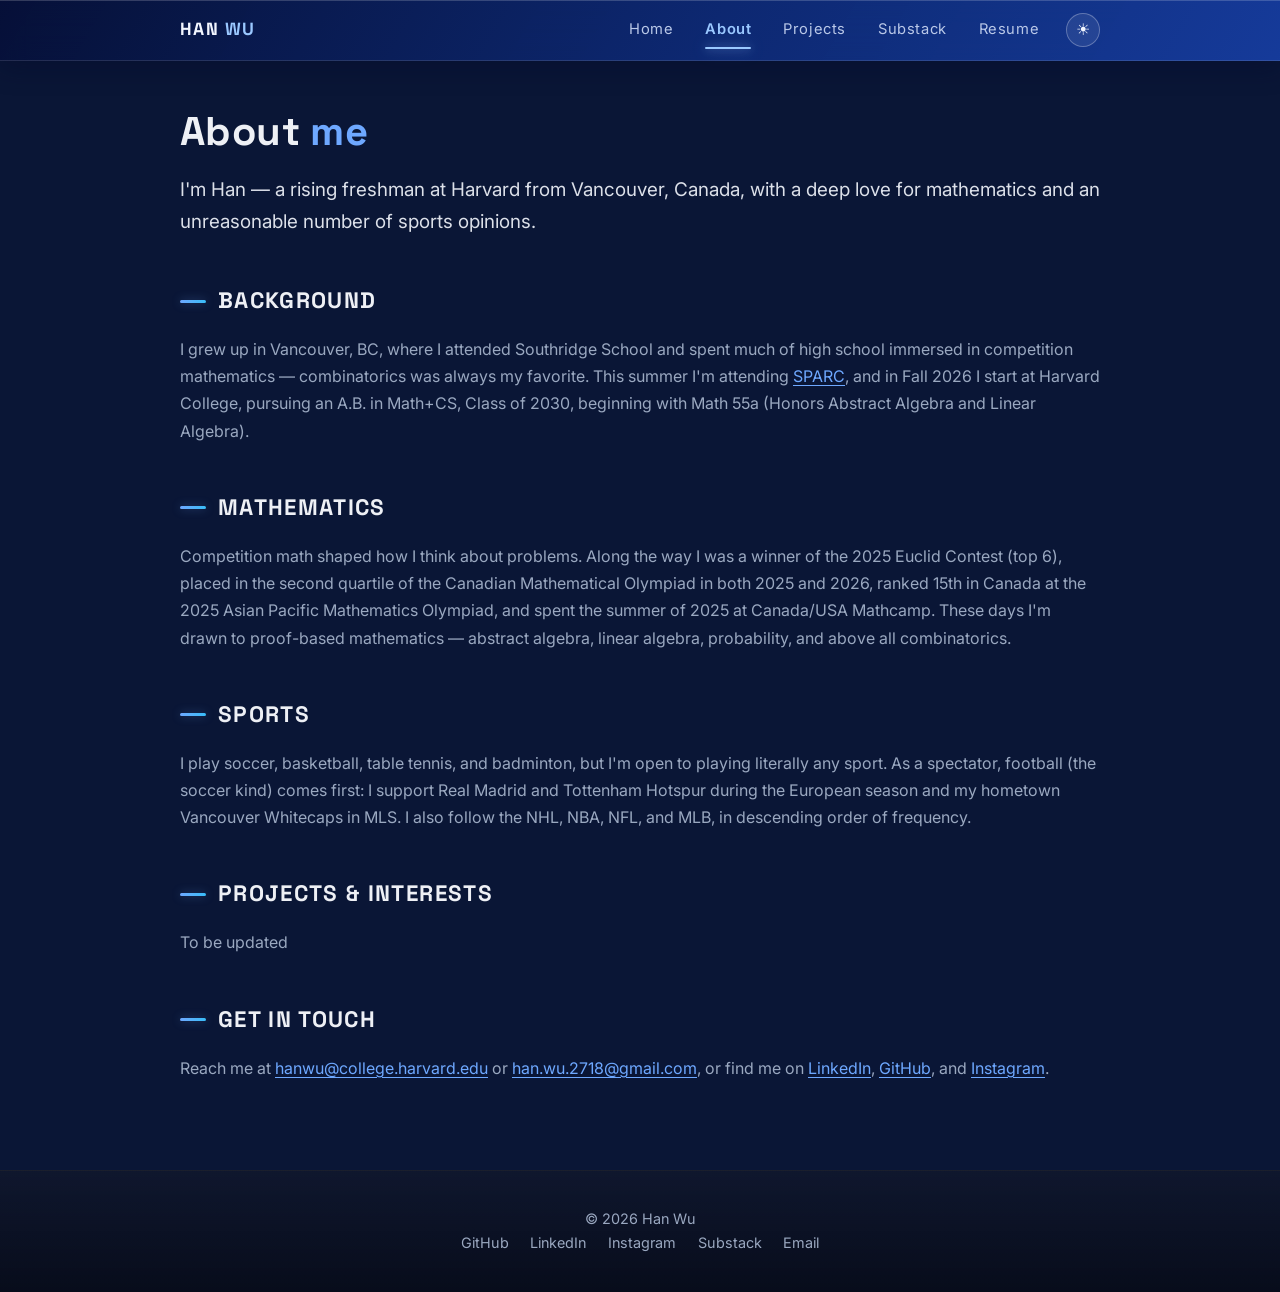
==== commit 8ca96a99: "Remove teaching page and resume PDF, Math+CS wording, trim education, add Momentum project Co-Author" ====
--- a/about.html
+++ b/about.html
@@ -4,7 +4,7 @@
   <meta charset="UTF-8" />
   <meta name="viewport" content="width=device-width, initial-scale=1.0" />
   <title>About — Han Wu</title>
-  <meta name="description" content="About Han Wu — Computer Science student at Harvard College." />
+  <meta name="description" content="About Han Wu — Math+CS student at Harvard College." />
   <link rel="preconnect" href="https://fonts.googleapis.com" />
   <link rel="preconnect" href="https://fonts.gstatic.com" crossorigin />
   <link href="https://fonts.googleapis.com/css2?family=Space+Grotesk:wght@400;500;600;700&family=Inter:wght@400;500;600&display=swap" rel="stylesheet" />
@@ -25,7 +25,7 @@
       much of high school immersed in competition mathematics — combinatorics
       was always my favorite. This summer I'm attending
       <a href="https://www.sparc.camp/">SPARC</a>, and in Fall 2026 I start at
-      Harvard College, pursuing an A.B. in Computer Science (intended), Class
+      Harvard College, pursuing an A.B. in Math+CS, Class
       of 2030, beginning with Math 55a (Honors Abstract Algebra and Linear
       Algebra).
     </p>
@@ -46,20 +46,13 @@
       I play soccer, basketball, table tennis, and badminton, but I'm open to
       playing literally any sport. As a spectator, football (the soccer kind)
       comes first: I support Real Madrid and Tottenham Hotspur during the
-      European season and my hometown Vancouver Whitecaps in MLS — and with
-      the 2026 World Cup on, I'm cheering for Canada 🇨🇦 and France 🇫🇷. I
-      also follow the NHL, NBA, NFL, and MLB, in descending order of
-      frequency.
+      European season and my hometown Vancouver Whitecaps in MLS. I also
+      follow the NHL, NBA, NFL, and MLB, in descending order of frequency.
     </p>
 
     <h2>Projects &amp; interests</h2>
     <p>
-      The statistics of sports have always intrigued me, so I'm working on
-      projects that combine statistical analysis, simple machine-learning
-      models, and soccer analytics. Beyond that, my interests include shopping
-      for clothes, card games, simple video games, working out, competitive
-      trivia, and modern history and politics. I'm a curious person — I love
-      going down rabbit holes and meticulously examining things and ideas.
+      To be updated
     </p>
 
     <h2>Get in touch</h2>
@@ -83,6 +76,6 @@
     </div>
   </footer>
 
-  <script src="js/nav.js?v=4"></script>
+  <script src="js/nav.js?v=5"></script>
 </body>
 </html>
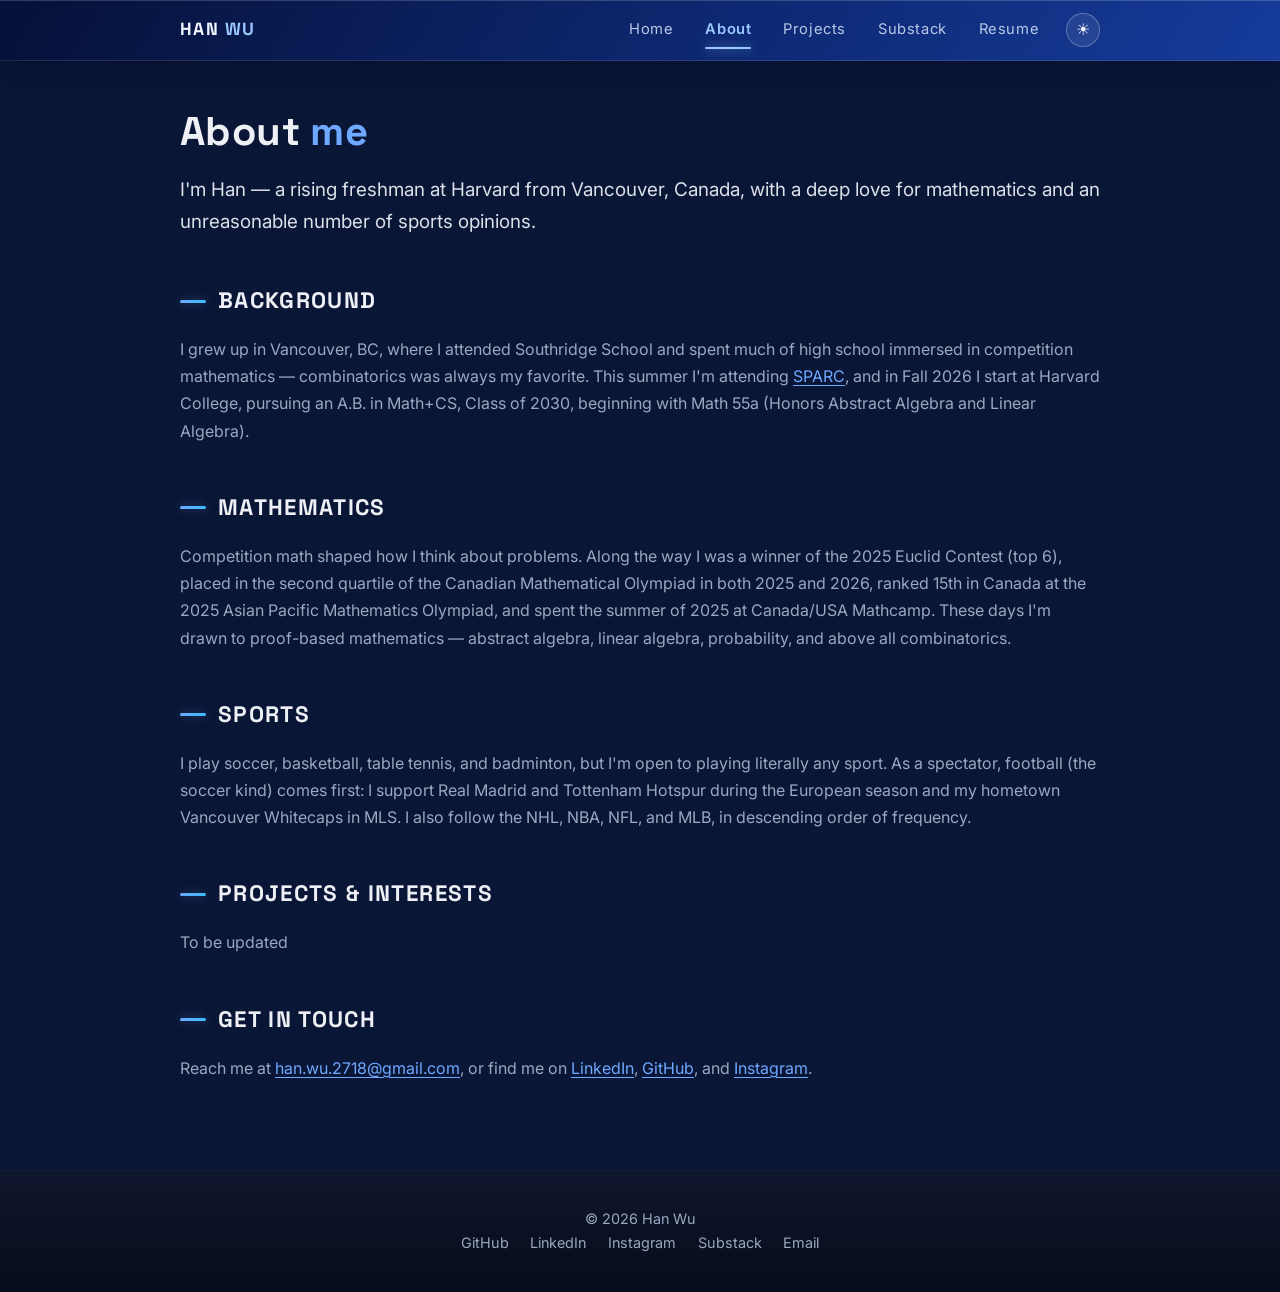
==== commit d2ed4f1b: "Contact: remove Harvard email, keep Gmail only Co-Authored-By: Claude Fable 5 <noreply@anthropic.com" ====
--- a/about.html
+++ b/about.html
@@ -57,8 +57,8 @@
 
     <h2>Get in touch</h2>
     <p>
-      Reach me at <a href="mailto:hanwu@college.harvard.edu">hanwu@college.harvard.edu</a>
-      or <a href="mailto:han.wu.2718@gmail.com">han.wu.2718@gmail.com</a>, or find me on
+      Reach me at <a href="mailto:han.wu.2718@gmail.com">han.wu.2718@gmail.com</a>,
+      or find me on
       <a href="https://www.linkedin.com/in/han-wu-a6507227a/">LinkedIn</a>,
       <a href="https://github.com/hanw1434">GitHub</a>, and
       <a href="https://www.instagram.com/hanw1434">Instagram</a>.
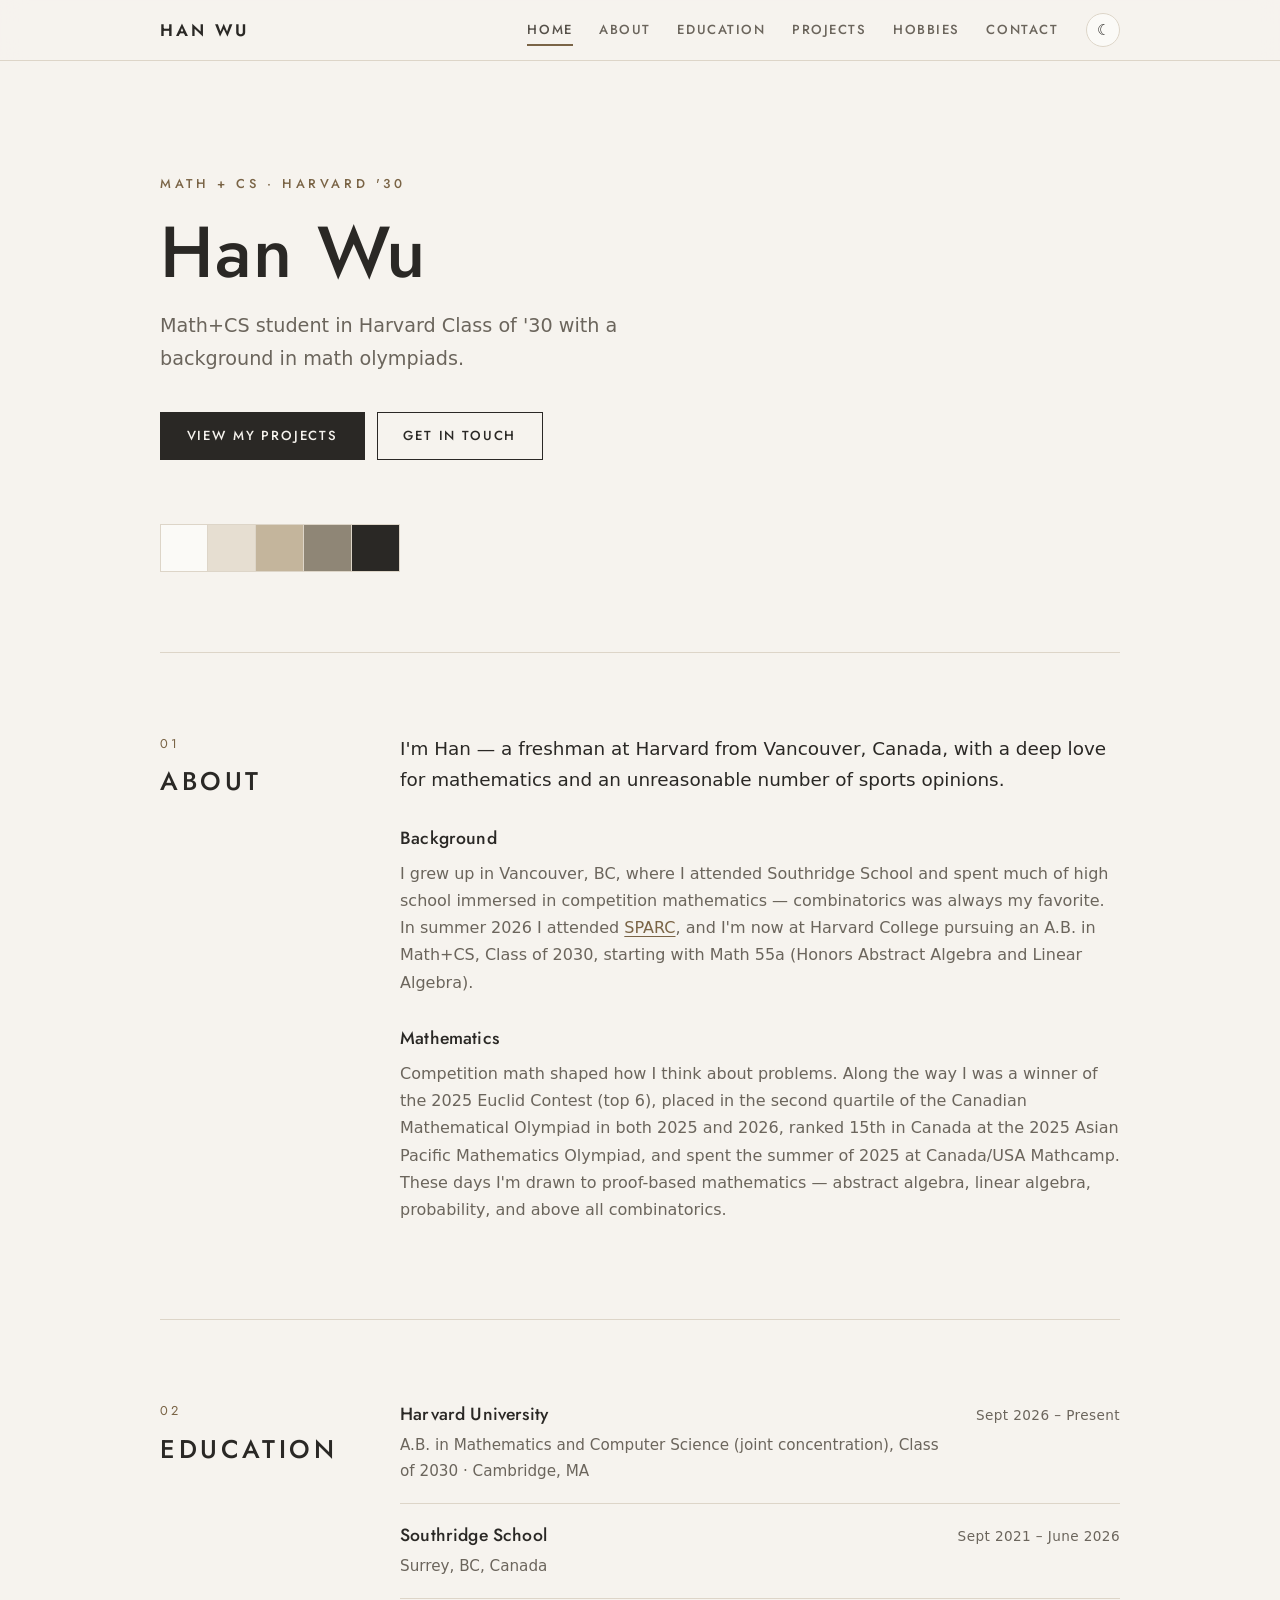
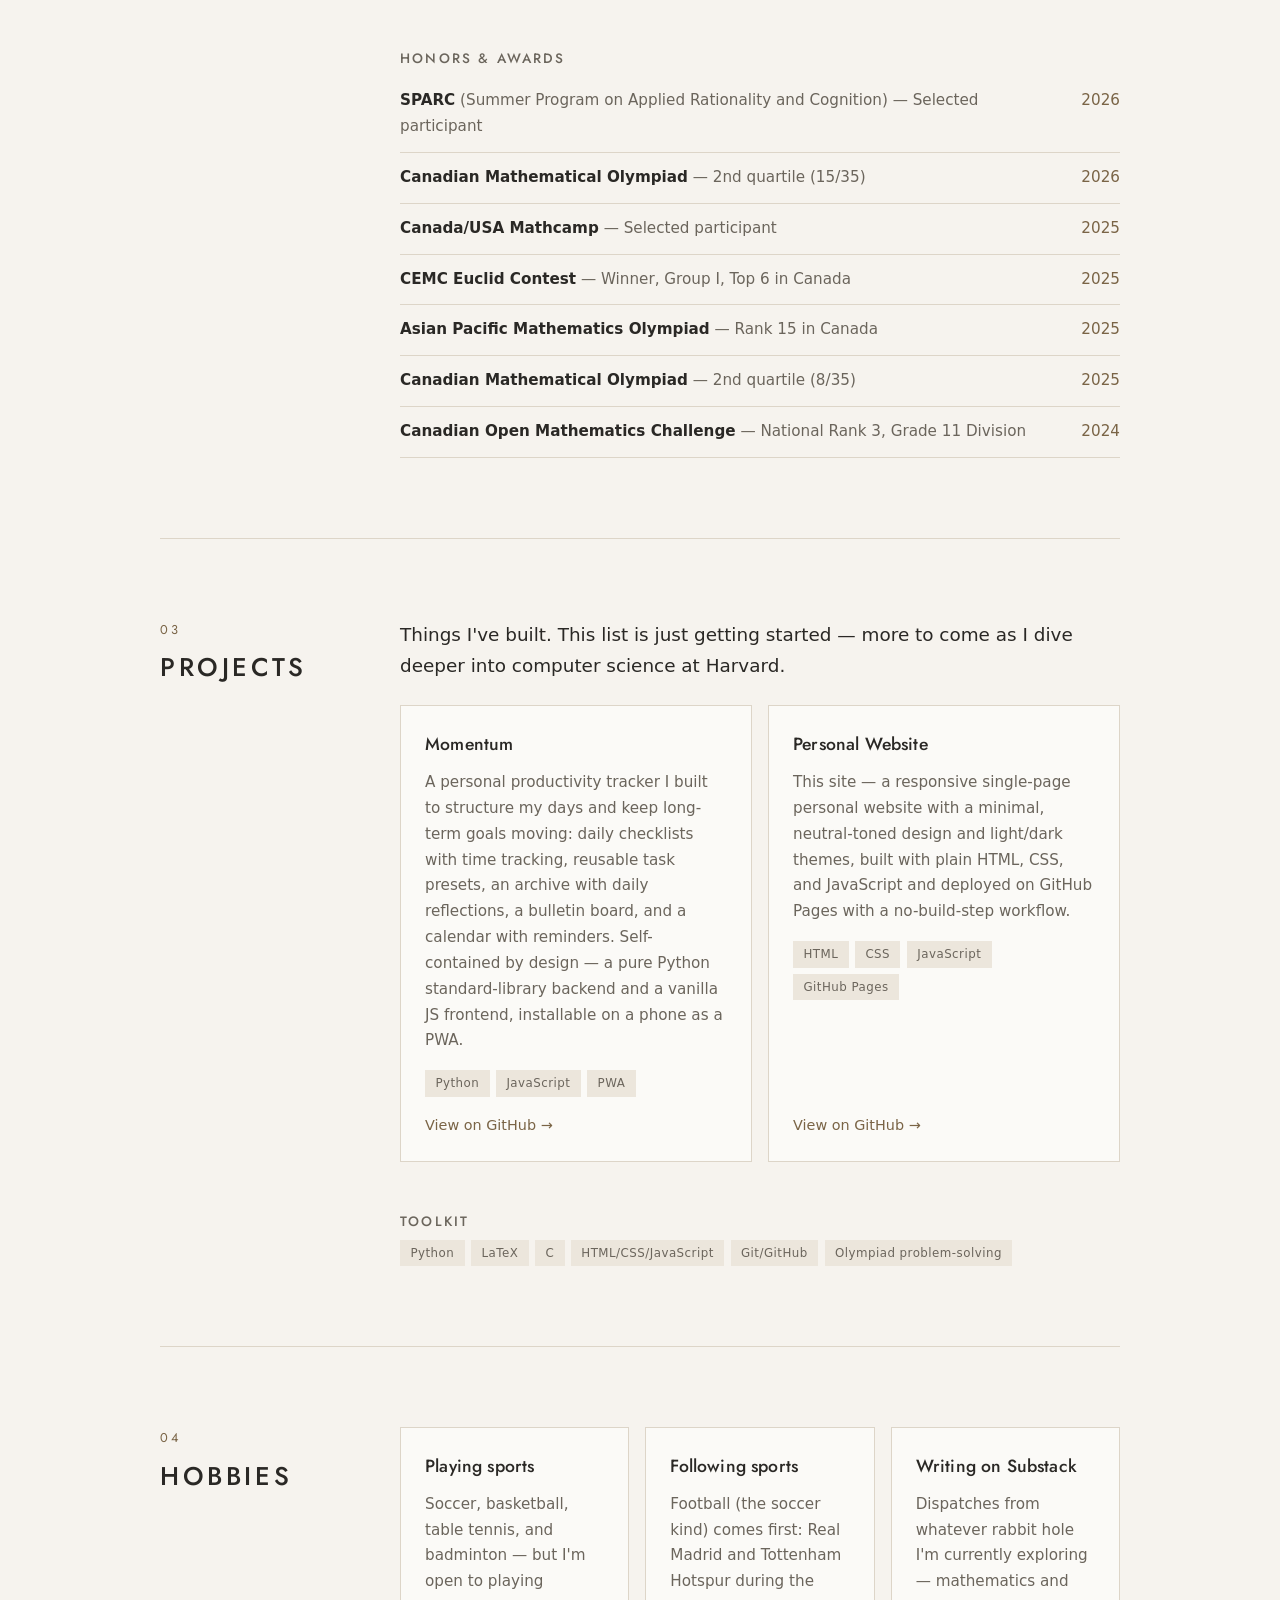
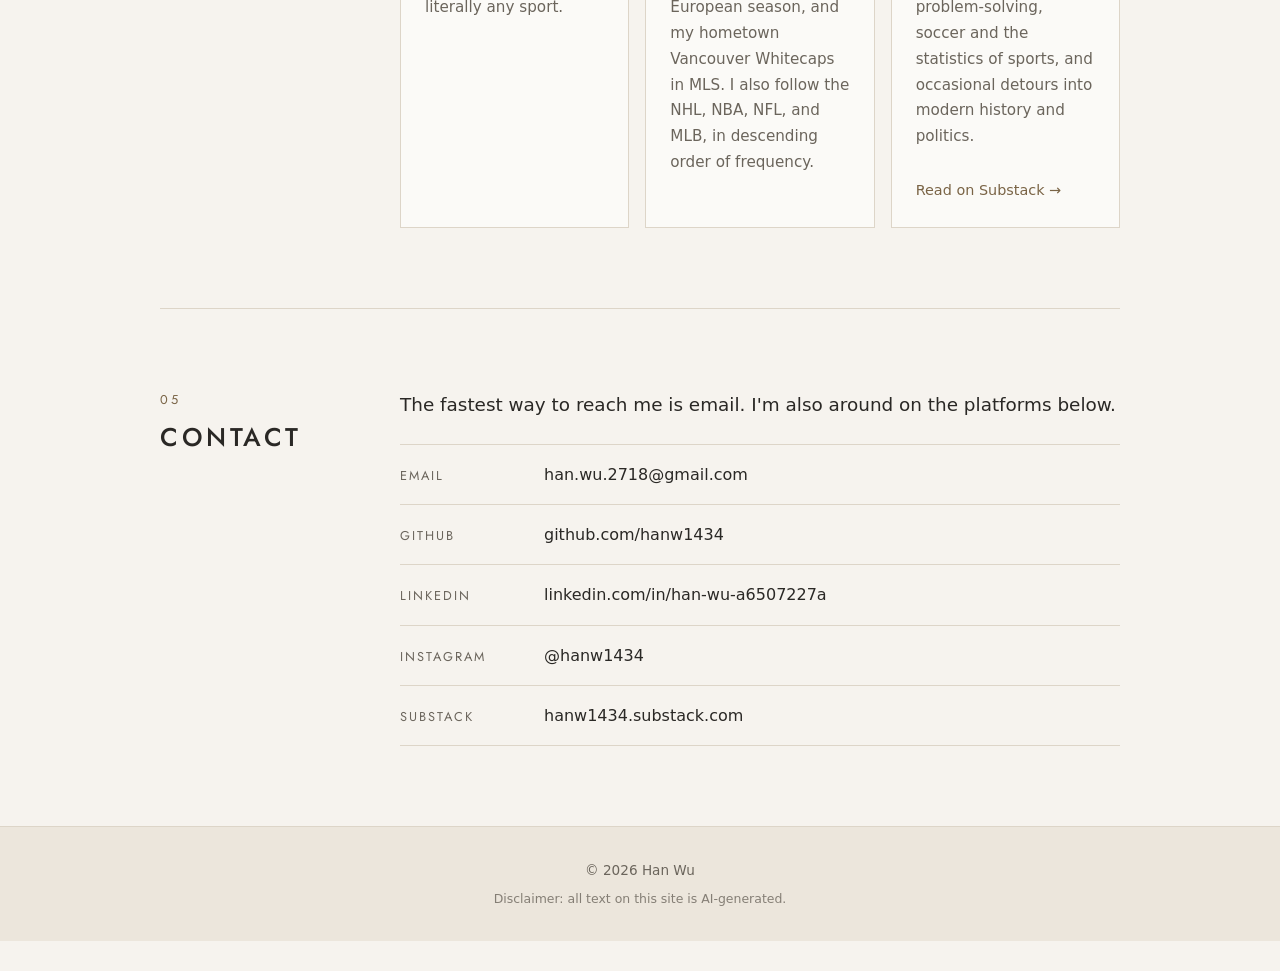
==== commit 4fa01fa1: "Single-page redesign with neutral off-white / charcoal palette - Merge all pages into index.html wit" ====
--- a/about.html
+++ b/about.html
@@ -2,80 +2,11 @@
 <html lang="en">
 <head>
   <meta charset="UTF-8" />
-  <meta name="viewport" content="width=device-width, initial-scale=1.0" />
-  <title>About — Han Wu</title>
-  <meta name="description" content="About Han Wu — Math+CS student at Harvard College." />
-  <link rel="preconnect" href="https://fonts.googleapis.com" />
-  <link rel="preconnect" href="https://fonts.gstatic.com" crossorigin />
-  <link href="https://fonts.googleapis.com/css2?family=Space+Grotesk:wght@400;500;600;700&family=Inter:wght@400;500;600&display=swap" rel="stylesheet" />
-  <script>document.documentElement.dataset.theme = localStorage.getItem("theme") || "dark";</script>
-  <link rel="stylesheet" href="css/style.css?v=7" />
+  <title>Han Wu</title>
+  <meta http-equiv="refresh" content="0; url=index.html#about" />
+  <link rel="canonical" href="index.html#about" />
 </head>
 <body>
-  <main>
-    <h1>About <span class="accent">me</span></h1>
-    <p class="lead">
-      I'm Han — a rising freshman at Harvard from Vancouver, Canada, with a
-      deep love for mathematics and an unreasonable number of sports opinions.
-    </p>
-
-    <h2>Background</h2>
-    <p>
-      I grew up in Vancouver, BC, where I attended Southridge School and spent
-      much of high school immersed in competition mathematics — combinatorics
-      was always my favorite. This summer I'm attending
-      <a href="https://www.sparc.camp/">SPARC</a>, and in Fall 2026 I start at
-      Harvard College, pursuing an A.B. in Math+CS, Class
-      of 2030, beginning with Math 55a (Honors Abstract Algebra and Linear
-      Algebra).
-    </p>
-
-    <h2>Mathematics</h2>
-    <p>
-      Competition math shaped how I think about problems. Along the way I was
-      a winner of the 2025 Euclid Contest (top 6), placed in the second
-      quartile of the Canadian Mathematical Olympiad in both 2025 and 2026,
-      ranked 15th in Canada at the 2025 Asian Pacific Mathematics Olympiad,
-      and spent the summer of 2025 at Canada/USA Mathcamp. These days I'm
-      drawn to proof-based mathematics — abstract algebra, linear algebra,
-      probability, and above all combinatorics.
-    </p>
-
-    <h2>Sports</h2>
-    <p>
-      I play soccer, basketball, table tennis, and badminton, but I'm open to
-      playing literally any sport. As a spectator, football (the soccer kind)
-      comes first: I support Real Madrid and Tottenham Hotspur during the
-      European season and my hometown Vancouver Whitecaps in MLS. I also
-      follow the NHL, NBA, NFL, and MLB, in descending order of frequency.
-    </p>
-
-    <h2>Projects &amp; interests</h2>
-    <p>
-      To be updated
-    </p>
-
-    <h2>Get in touch</h2>
-    <p>
-      Reach me at <a href="mailto:han.wu.2718@gmail.com">han.wu.2718@gmail.com</a>,
-      or find me on
-      <a href="https://www.linkedin.com/in/han-wu-a6507227a/">LinkedIn</a>,
-      <a href="https://github.com/hanw1434">GitHub</a>, and
-      <a href="https://www.instagram.com/hanw1434">Instagram</a>.
-    </p>
-  </main>
-
-  <footer>
-    <div>© 2026 Han Wu</div>
-    <div>
-      <a href="https://github.com/hanw1434">GitHub</a>
-      <a href="https://www.linkedin.com/in/han-wu-a6507227a/">LinkedIn</a>
-      <a href="https://www.instagram.com/hanw1434">Instagram</a>
-      <a href="https://hanw1434.substack.com/">Substack</a>
-      <a href="mailto:han.wu.2718@gmail.com">Email</a>
-    </div>
-  </footer>
-
-  <script src="js/nav.js?v=5"></script>
+  <p>This page moved to <a href="index.html#about">index.html#about</a>.</p>
 </body>
 </html>
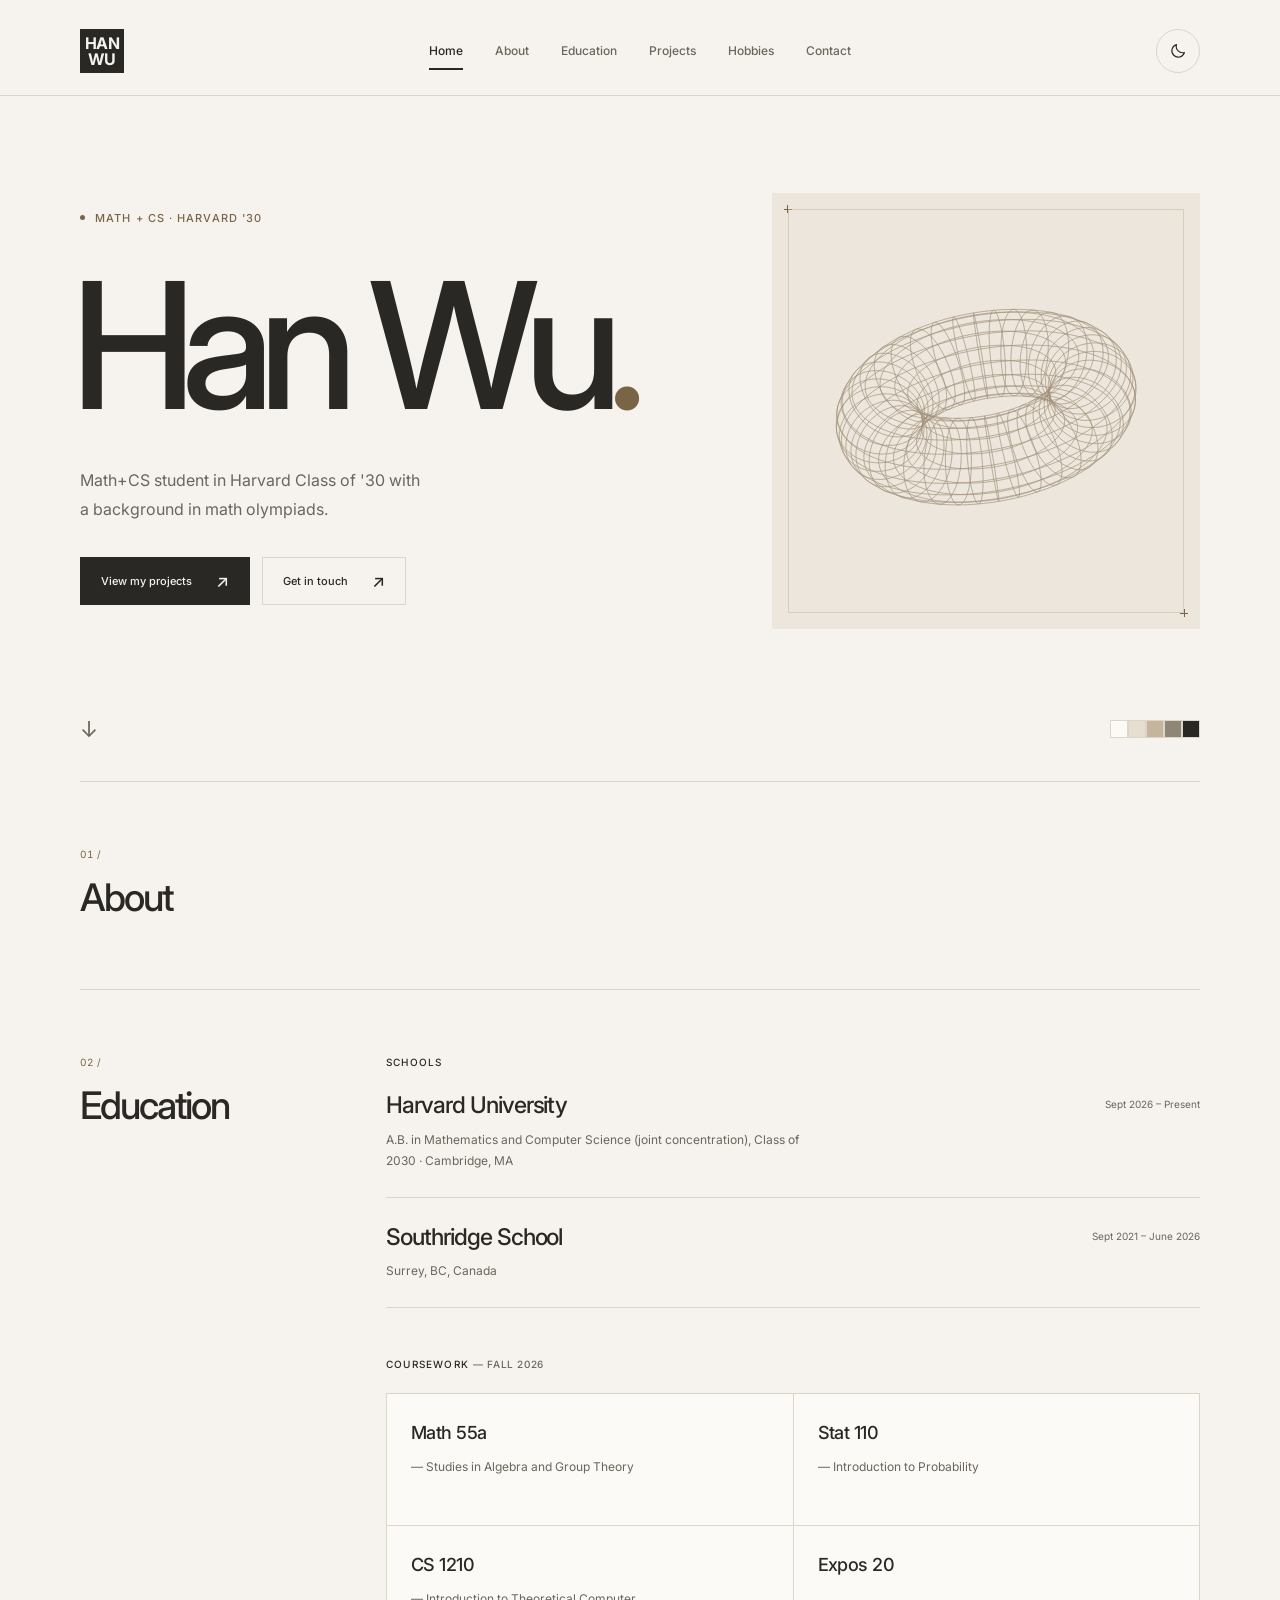
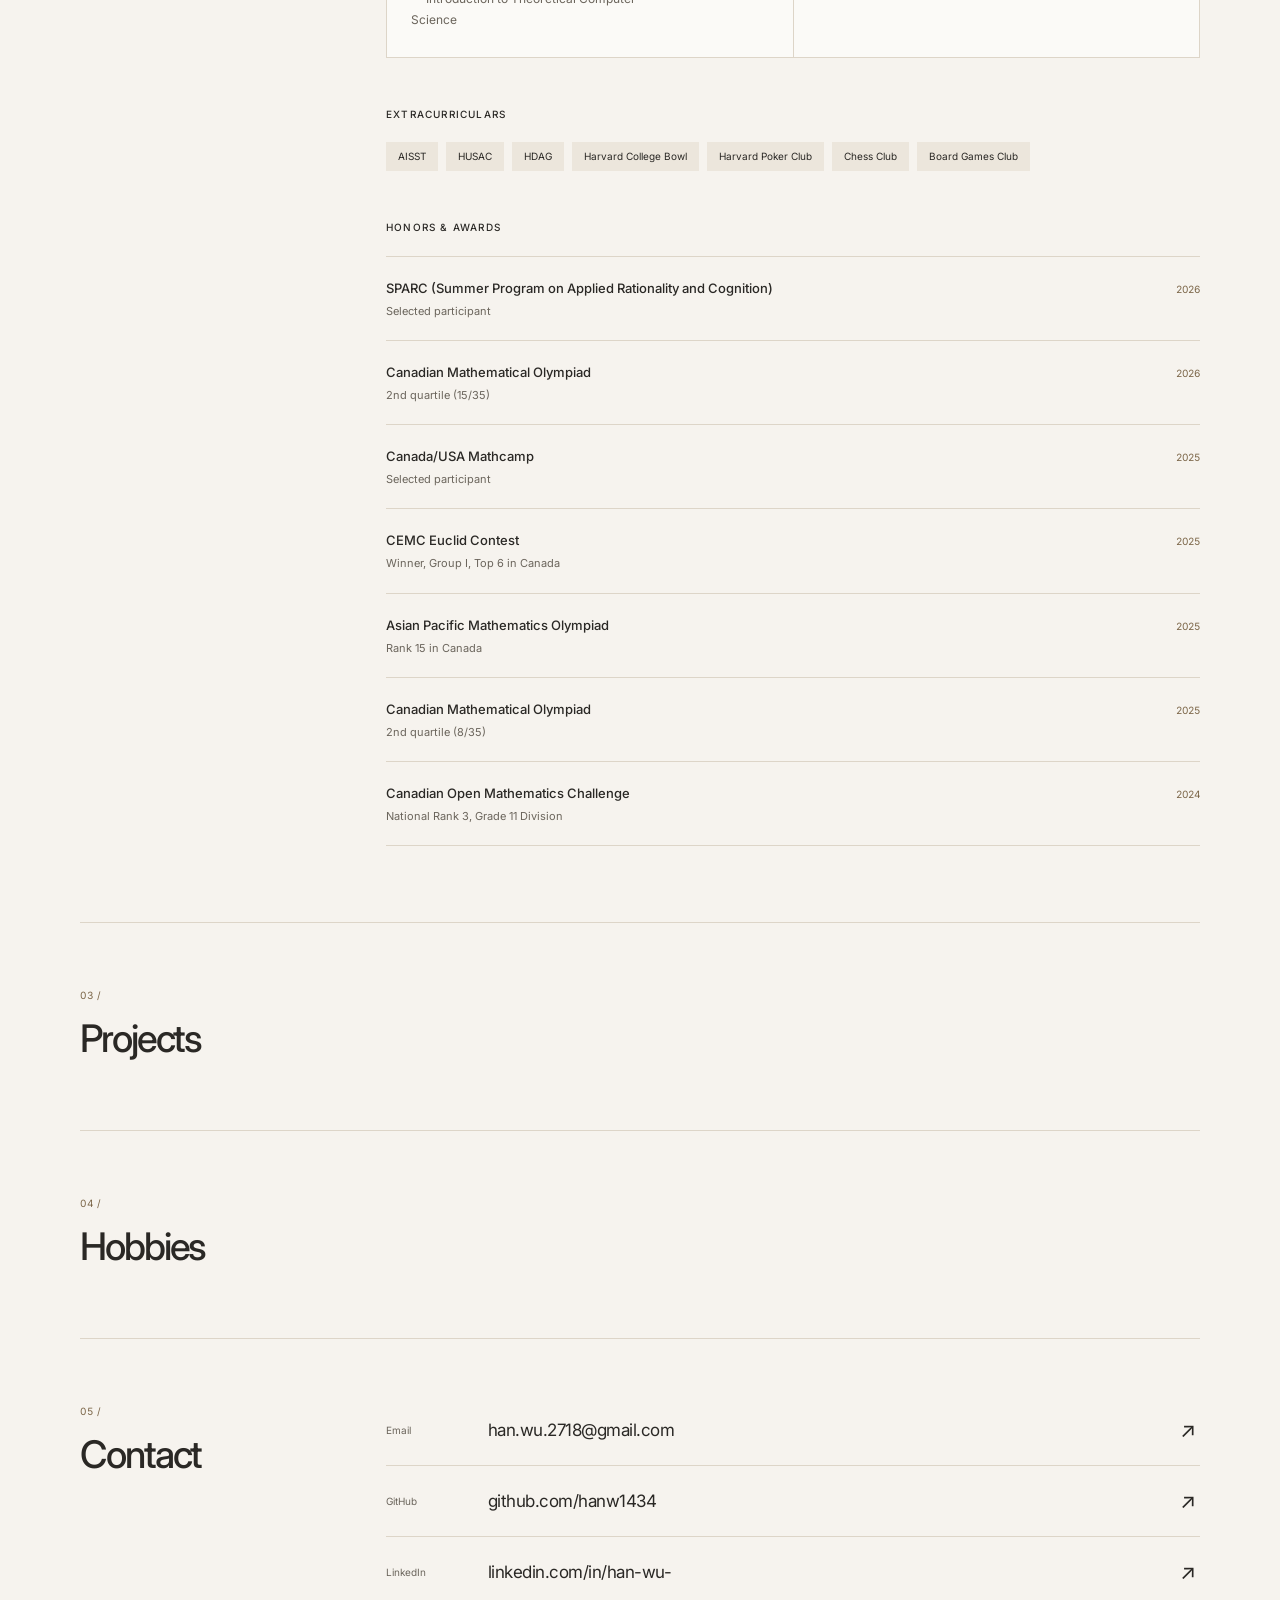
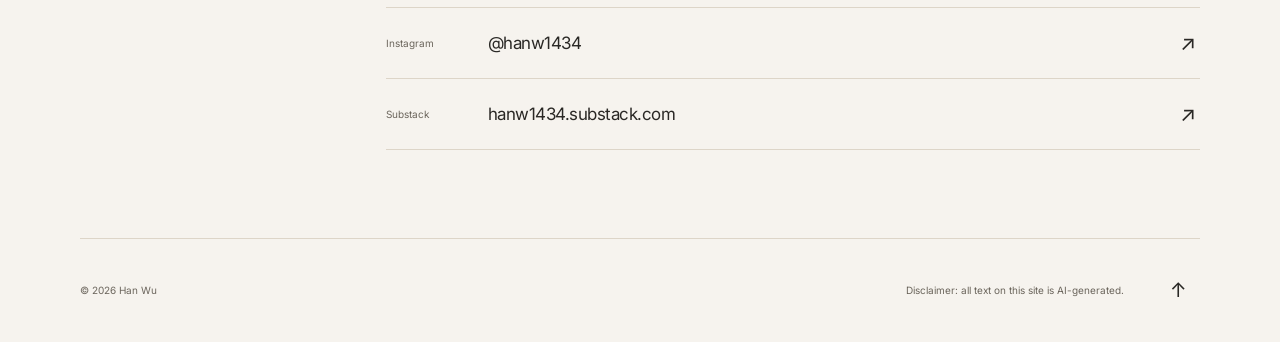
==== commit 64f54a6e: "Add favicon fallback and metadata to legacy redirects" ====
--- a/about.html
+++ b/about.html
@@ -2,6 +2,8 @@
 <html lang="en">
 <head>
   <meta charset="UTF-8" />
+  <meta name="viewport" content="width=device-width, initial-scale=1.0" />
+  <link rel="icon" href="favicon.svg" type="image/svg+xml" />
   <title>Han Wu</title>
   <meta http-equiv="refresh" content="0; url=index.html#about" />
   <link rel="canonical" href="index.html#about" />
